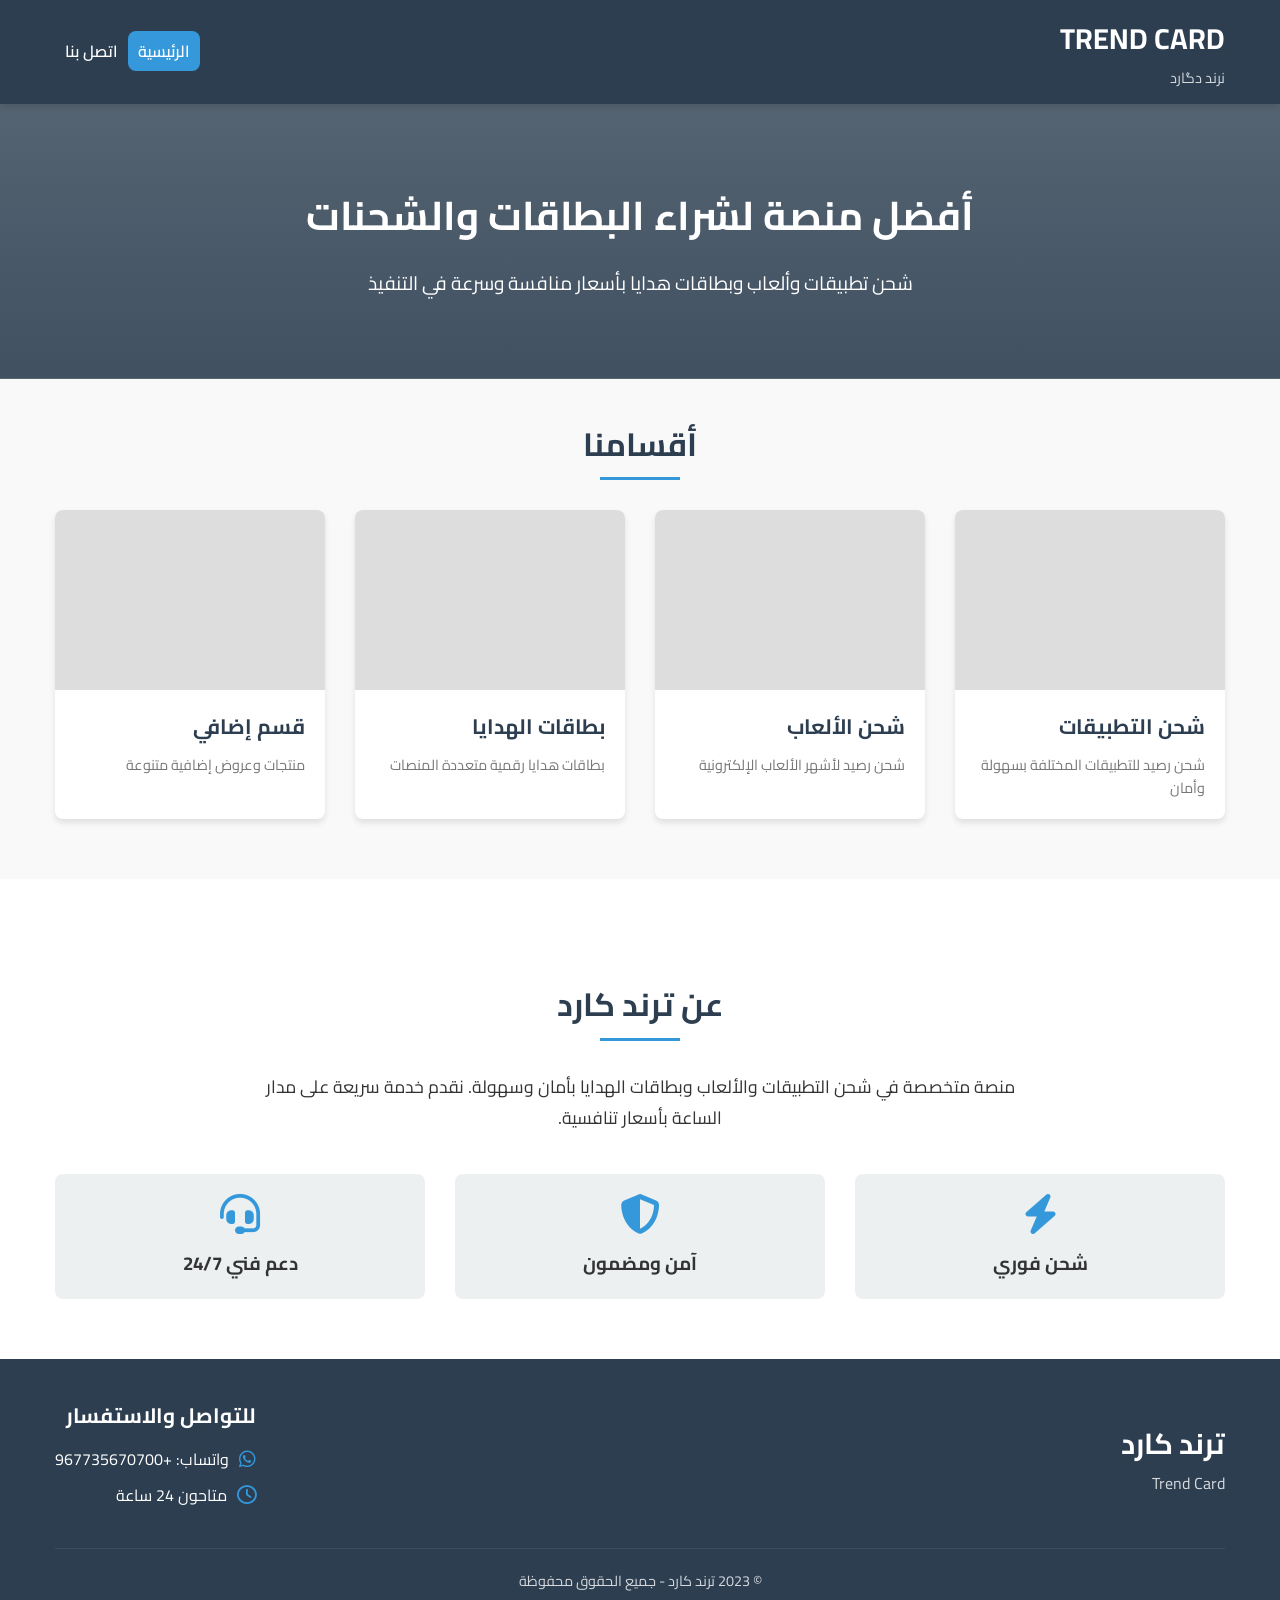
==== section.html @ e5f75c90 "Add files via upload" ====
<!DOCTYPE html>
<html lang="ar" dir="rtl">
<head>
    <meta charset="UTF-8">
    <meta name="viewport" content="width=device-width, initial-scale=1.0">
    <title id="page-title">قسم المنتجات - ترند كارد</title>
    <link rel="stylesheet" href="style.css">
    <link rel="stylesheet" href="https://cdnjs.cloudflare.com/ajax/libs/font-awesome/6.4.0/css/all.min.css">
    <link rel="preconnect" href="https://fonts.googleapis.com">
    <link rel="preconnect" href="https://fonts.gstatic.com" crossorigin>
    <link href="https://fonts.googleapis.com/css2?family=Cairo:wght@300;400;500;600;700&display=swap" rel="stylesheet">
</head>
<body>
    <!-- رأس الصفحة -->
    <header>
        <div class="container">
            <div class="logo">
                <h1><a href="index.html">TREND CARD</a></h1>
                <p>نرند دگارد</p>
            </div>
            <nav>
                <ul>
                    <li><a href="index.html">الرئيسية</a></li>
                    <li><a href="#contact">اتصل بنا</a></li>
                </ul>
            </nav>
            <div class="mobile-menu-btn">
                <i class="fas fa-bars"></i>
            </div>
        </div>
    </header>

    <!-- قسم المنتجات -->
    <main>
        <section class="products-section">
            <div class="container">
                <div class="section-header">
                    <h2 id="section-name">اسم القسم</h2>
                    <p id="section-desc">وصف القسم</p>
                </div>

                <!-- أدوات التحكم -->
                <div class="controls">
                    <div class="search-box">
                        <input type="text" id="search-input" placeholder="ابحث عن منتج...">
                        <button id="search-btn"><i class="fas fa-search"></i></button>
                    </div>
                    <div class="sort-box">
                        <label for="sort-select">ترتيب حسب:</label>
                        <select id="sort-select">
                            <option value="default">الترتيب الافتراضي</option>
                            <option value="number-asc">رقم المنتج (من الأصغر للأكبر)</option>
                            <option value="number-desc">رقم المنتج (من الأكبر للأصغر)</option>
                        </select>
                    </div>
                </div>

                <!-- شبكة المنتجات -->
                <div class="products-grid" id="products-container">
                    <!-- سيتم تعبئة المنتجات بواسطة JavaScript -->
                </div>

                <!-- رسالة عدم العثور على منتجات -->
                <div class="no-results" id="no-results">
                    <p>لم يتم العثور على منتجات تطابق بحثك.</p>
                </div>
            </div>
        </section>

        <!-- وصف يويو (سيظهر فقط لقسم يويو) -->
        <section class="yoyo-description" id="yoyo-description">
            <div class="container">
                <h3>شحن يويو YOYO</h3>
                <p>شحن يويو YOYO بسهولة وأمان مع ترند كارد تطبيق يويو هو منصة ترفيهية للدردشة والتواصل الاجتماعي، ويمكنك الآن شراء وشحن رصيد يويو مباشرة بخطوات بسيطة وسريعة على مدار الساعة.</p>
            </div>
        </section>
    </main>

    <!-- تذييل الصفحة -->
    <footer id="contact">
        <div class="container">
            <div class="footer-content">
                <div class="footer-logo">
                    <h3>ترند كارد</h3>
                    <p>Trend Card</p>
                </div>
                <div class="contact-info">
                    <h4>للتواصل والاستفسار</h4>
                    <p><i class="fab fa-whatsapp"></i> واتساب: +967735670700</p>
                    <p><i class="far fa-clock"></i> متاحون 24 ساعة</p>
                </div>
            </div>
            <div class="copyright">
                <p>© 2023 ترند كارد - جميع الحقوق محفوظة</p>
            </div>
        </div>
    </footer>

    <!-- نافذة المنتج العائمة -->
    <div class="modal-overlay" id="product-modal">
        <div class="modal-content">
            <div class="modal-header">
                <h3 id="modal-title">تفاصيل المنتج</h3>
                <button class="close-modal" id="close-modal">&times;</button>
            </div>
            <div class="modal-body" id="modal-body">
                <!-- سيتم تعبئة المحتوى بواسطة JavaScript -->
            </div>
        </div>
    </div>

    <!-- تحميل البيانات والوظائف -->
    <script src="data.js"></script>
    <script src="script.js"></script>
    <script>
        // تهيئة صفحة القسم
        document.addEventListener('DOMContentLoaded', function() {
            loadSectionPage();
            setupMobileMenu();
        });
    </script>
</body>
</html>
---- style.css ----
/* قاعدة التنسيقات */
:root {
    /* ألوان مستوحاة من الصورة المرفقة */
    --primary-color: #2c3e50;
    --secondary-color: #3498db;
    --accent-color: #e74c3c;
    --light-color: #ecf0f1;
    --dark-color: #2c3e50;
    --text-color: #333;
    --text-light: #777;
    --shadow: 0 4px 6px rgba(0, 0, 0, 0.1);
    --border-radius: 8px;
    --transition: all 0.3s ease;
}

* {
    margin: 0;
    padding: 0;
    box-sizing: border-box;
}

html {
    scroll-behavior: smooth;
}

body {
    font-family: 'Cairo', sans-serif;
    line-height: 1.6;
    color: var(--text-color);
    background-color: #f9f9f9;
    direction: rtl;
}

.container {
    width: 100%;
    max-width: 1200px;
    margin: 0 auto;
    padding: 0 15px;
}

/* رأس الصفحة */
header {
    background-color: var(--primary-color);
    color: white;
    padding: 15px 0;
    box-shadow: var(--shadow);
    position: sticky;
    top: 0;
    z-index: 1000;
}

header .container {
    display: flex;
    justify-content: space-between;
    align-items: center;
}

.logo h1 {
    font-size: 1.8rem;
    margin-bottom: 5px;
}

.logo p {
    font-size: 0.9rem;
    opacity: 0.8;
}

.logo a {
    color: white;
    text-decoration: none;
}

nav ul {
    display: flex;
    list-style: none;
}

nav ul li {
    margin-right: 20px;
}

nav ul li:last-child {
    margin-right: 0;
}

nav ul li a {
    color: white;
    text-decoration: none;
    font-weight: 600;
    padding: 5px 10px;
    border-radius: var(--border-radius);
    transition: var(--transition);
}

nav ul li a:hover,
nav ul li a.active {
    background-color: var(--secondary-color);
}

.mobile-menu-btn {
    display: none;
    font-size: 1.5rem;
    cursor: pointer;
}

/* القسم الرئيسي */
.hero {
    background: linear-gradient(rgba(44, 62, 80, 0.8), rgba(44, 62, 80, 0.9)), url('https://i.ibb.co/rRq8TGwg/image.jpg');
    background-size: cover;
    background-position: center;
    color: white;
    padding: 80px 0;
    text-align: center;
}

.hero-content h2 {
    font-size: 2.5rem;
    margin-bottom: 20px;
}

.hero-content p {
    font-size: 1.2rem;
    max-width: 700px;
    margin: 0 auto;
}

/* أقسام الموقع */
.section-title {
    text-align: center;
    margin: 40px 0;
    font-size: 2rem;
    color: var(--primary-color);
    position: relative;
}

.section-title::after {
    content: '';
    position: absolute;
    bottom: -10px;
    right: 50%;
    transform: translateX(50%);
    width: 80px;
    height: 3px;
    background-color: var(--secondary-color);
}

.sections-grid {
    display: grid;
    grid-template-columns: repeat(auto-fill, minmax(250px, 1fr));
    gap: 30px;
    margin-bottom: 60px;
}

.section-card {
    background-color: white;
    border-radius: var(--border-radius);
    overflow: hidden;
    box-shadow: var(--shadow);
    transition: var(--transition);
    cursor: pointer;
}

.section-card:hover {
    transform: translateY(-10px);
    box-shadow: 0 10px 20px rgba(0, 0, 0, 0.15);
}

.section-img {
    height: 180px;
    width: 100%;
    background-color: #ddd;
    background-image: url('https://i.ibb.co/rRq8TGwg/image.jpg');
    background-size: cover;
    background-position: center;
}

.section-info {
    padding: 20px;
}

.section-info h3 {
    font-size: 1.3rem;
    margin-bottom: 10px;
    color: var(--primary-color);
}

.section-info p {
    color: var(--text-light);
    font-size: 0.9rem;
}

/* قسم عن الشركة */
.about {
    padding: 60px 0;
    background-color: white;
}

.about-content p {
    text-align: center;
    max-width: 800px;
    margin: 0 auto 40px;
    font-size: 1.1rem;
    line-height: 1.8;
}

.features {
    display: flex;
    justify-content: center;
    flex-wrap: wrap;
    gap: 30px;
    margin-top: 40px;
}

.feature {
    text-align: center;
    flex: 1;
    min-width: 200px;
    padding: 20px;
    border-radius: var(--border-radius);
    background-color: var(--light-color);
    transition: var(--transition);
}

.feature:hover {
    background-color: var(--secondary-color);
    color: white;
}

.feature i {
    font-size: 2.5rem;
    margin-bottom: 15px;
    color: var(--secondary-color);
}

.feature:hover i {
    color: white;
}

/* صفحة المنتجات */
.products-section {
    padding: 40px 0;
}

.section-header {
    text-align: center;
    margin-bottom: 40px;
}

.section-header h2 {
    font-size: 2.2rem;
    color: var(--primary-color);
    margin-bottom: 10px;
}

.section-header p {
    color: var(--text-light);
    font-size: 1.1rem;
}

.controls {
    display: flex;
    justify-content: space-between;
    align-items: center;
    flex-wrap: wrap;
    gap: 20px;
    margin-bottom: 30px;
    background-color: white;
    padding: 20px;
    border-radius: var(--border-radius);
    box-shadow: var(--shadow);
}

.search-box {
    display: flex;
    flex: 1;
    min-width: 300px;
}

.search-box input {
    flex: 1;
    padding: 12px 15px;
    border: 1px solid #ddd;
    border-radius: var(--border-radius) 0 0 var(--border-radius);
    font-family: 'Cairo', sans-serif;
    font-size: 1rem;
}

.search-box button {
    background-color: var(--secondary-color);
    color: white;
    border: none;
    padding: 0 20px;
    border-radius: 0 var(--border-radius) var(--border-radius) 0;
    cursor: pointer;
    font-size: 1.2rem;
    transition: var(--transition);
}

.search-box button:hover {
    background-color: var(--primary-color);
}

.sort-box {
    display: flex;
    align-items: center;
    gap: 10px;
}

.sort-box label {
    font-weight: 600;
}

.sort-box select {
    padding: 10px 15px;
    border: 1px solid #ddd;
    border-radius: var(--border-radius);
    font-family: 'Cairo', sans-serif;
    background-color: white;
    cursor: pointer;
}

.products-grid {
    display: grid;
    grid-template-columns: repeat(auto-fill, minmax(280px, 1fr));
    gap: 30px;
    margin-bottom: 60px;
}

.product-card {
    background-color: white;
    border-radius: var(--border-radius);
    overflow: hidden;
    box-shadow: var(--shadow);
    transition: var(--transition);
}

.product-card:hover {
    transform: translateY(-5px);
    box-shadow: 0 10px 15px rgba(0, 0, 0, 0.1);
}

.product-img {
    height: 180px;
    width: 100%;
    background-color: #ddd;
    background-image: url('https://i.ibb.co/rRq8TGwg/image.jpg');
    background-size: cover;
    background-position: center;
}

.product-info {
    padding: 20px;
}

.product-info h3 {
    font-size: 1.3rem;
    margin-bottom: 10px;
    color: var(--primary-color);
}

.product-meta {
    display: flex;
    justify-content: space-between;
    margin-bottom: 15px;
    font-size: 0.9rem;
    color: var(--text-light);
}

.product-price {
    color: var(--accent-color);
    font-weight: 700;
    font-size: 1.2rem;
}

.product-desc {
    color: var(--text-light);
    margin-bottom: 20px;
    font-size: 0.9rem;
    line-height: 1.6;
}

.product-btn {
    display: block;
    width: 100%;
    padding: 12px;
    background-color: var(--secondary-color);
    color: white;
    border: none;
    border-radius: var(--border-radius);
    font-family: 'Cairo', sans-serif;
    font-size: 1rem;
    font-weight: 600;
    cursor: pointer;
    transition: var(--transition);
}

.product-btn:hover {
    background-color: var(--primary-color);
}

.no-results {
    text-align: center;
    padding: 40px;
    background-color: white;
    border-radius: var(--border-radius);
    box-shadow: var(--shadow);
    display: none;
}

.no-results p {
    font-size: 1.2rem;
    color: var(--text-light);
}

/* وصف يويو */
.yoyo-description {
    padding: 40px 0;
    background-color: var(--light-color);
    display: none;
}

.yoyo-description .container {
    max-width: 800px;
}

.yoyo-description h3 {
    font-size: 1.8rem;
    margin-bottom: 20px;
    color: var(--primary-color);
}

.yoyo-description p {
    line-height: 1.8;
    font-size: 1.1rem;
}

/* نافذة عائمة */
.modal-overlay {
    position: fixed;
    top: 0;
    right: 0;
    bottom: 0;
    left: 0;
    background-color: rgba(0, 0, 0, 0.7);
    display: flex;
    justify-content: center;
    align-items: center;
    z-index: 2000;
    padding: 20px;
    display: none;
}

.modal-content {
    background-color: white;
    border-radius: var(--border-radius);
    width: 100%;
    max-width: 500px;
    max-height: 90vh;
    overflow-y: auto;
    box-shadow: 0 10px 30px rgba(0, 0, 0, 0.3);
}

.modal-header {
    display: flex;
    justify-content: space-between;
    align-items: center;
    padding: 20px;
    border-bottom: 1px solid #eee;
    background-color: var(--primary-color);
    color: white;
}

.modal-header h3 {
    font-size: 1.5rem;
}

.close-modal {
    background: none;
    border: none;
    color: white;
    font-size: 2rem;
    cursor: pointer;
    line-height: 1;
}

.modal-body {
    padding: 20px;
}

.product-form {
    display: flex;
    flex-direction: column;
    gap: 20px;
}

.form-group {
    display: flex;
    flex-direction: column;
    gap: 8px;
}

.form-group label {
    font-weight: 600;
    color: var(--primary-color);
}

.form-group input,
.form-group select {
    padding: 12px 15px;
    border: 1px solid #ddd;
    border-radius: var(--border-radius);
    font-family: 'Cairo', sans-serif;
    font-size: 1rem;
}

.form-row {
    display: flex;
    gap: 15px;
}

.form-row .form-group {
    flex: 1;
}

.quantity-controls {
    display: flex;
    align-items: center;
    gap: 10px;
}

.quantity-controls button {
    width: 40px;
    height: 40px;
    border: 1px solid #ddd;
    background-color: white;
    border-radius: var(--border-radius);
    font-size: 1.2rem;
    cursor: pointer;
    display: flex;
    justify-content: center;
    align-items: center;
}

.quantity-controls input {
    flex: 1;
    text-align: center;
}

.price-display {
    background-color: var(--light-color);
    padding: 15px;
    border-radius: var(--border-radius);
    text-align: center;
}

.price-display h4 {
    margin-bottom: 10px;
    color: var(--primary-color);
}

.price-amount {
    font-size: 1.8rem;
    font-weight: 700;
    color: var(--accent-color);
    margin-bottom: 10px;
}

.currency-toggle {
    display: inline-block;
    background-color: var(--secondary-color);
    color: white;
    padding: 5px 15px;
    border-radius: 20px;
    cursor: pointer;
    font-size: 0.9rem;
    transition: var(--transition);
}

.currency-toggle:hover {
    background-color: var(--primary-color);
}

.categories {
    display: flex;
    flex-wrap: wrap;
    gap: 10px;
}

.category-btn {
    padding: 10px 15px;
    background-color: #f1f1f1;
    border: 1px solid #ddd;
    border-radius: var(--border-radius);
    cursor: pointer;
    transition: var(--transition);
}

.category-btn:hover {
    background-color: #e1e1e1;
}

.category-btn.active {
    background-color: var(--secondary-color);
    color: white;
    border-color: var(--secondary-color);
}

.whatsapp-btn {
    display: flex;
    justify-content: center;
    align-items: center;
    gap: 10px;
    padding: 15px;
    background-color: #25D366;
    color: white;
    border: none;
    border-radius: var(--border-radius);
    font-family: 'Cairo', sans-serif;
    font-size: 1.1rem;
    font-weight: 600;
    cursor: pointer;
    transition: var(--transition);
}

.whatsapp-btn:hover {
    background-color: #1da851;
}

.whatsapp-btn i {
    font-size: 1.3rem;
}

/* تذييل الصفحة */
footer {
    background-color: var(--primary-color);
    color: white;
    padding: 40px 0 20px;
}

.footer-content {
    display: flex;
    justify-content: space-between;
    align-items: center;
    flex-wrap: wrap;
    gap: 30px;
    margin-bottom: 30px;
}

.footer-logo h3 {
    font-size: 1.8rem;
    margin-bottom: 5px;
}

.footer-logo p {
    opacity: 0.8;
}

.contact-info h4 {
    font-size: 1.3rem;
    margin-bottom: 15px;
}

.contact-info p {
    margin-bottom: 10px;
    display: flex;
    align-items: center;
    gap: 10px;
}

.contact-info i {
    font-size: 1.2rem;
    color: var(--secondary-color);
}

.copyright {
    text-align: center;
    padding-top: 20px;
    border-top: 1px solid rgba(255, 255, 255, 0.1);
    font-size: 0.9rem;
    opacity: 0.8;
}

/* التجاوب مع الأجهزة المحمولة */
@media (max-width: 768px) {
    .mobile-menu-btn {
        display: block;
    }

    nav ul {
        position: fixed;
        top: 70px;
        right: -100%;
        flex-direction: column;
        background-color: var(--primary-color);
        width: 100%;
        text-align: center;
        padding: 20px 0;
        transition: var(--transition);
        box-shadow: var(--shadow);
    }

    nav ul.active {
        right: 0;
    }

    nav ul li {
        margin-right: 0;
        margin-bottom: 15px;
    }

    .hero-content h2 {
        font-size: 2rem;
    }

    .hero-content p {
        font-size: 1rem;
    }

    .section-title {
        font-size: 1.8rem;
    }

    .controls {
        flex-direction: column;
        align-items: stretch;
    }

    .search-box {
        min-width: 100%;
    }

    .sort-box {
        flex-direction: column;
        align-items: flex-start;
    }

    .footer-content {
        flex-direction: column;
        text-align: center;
    }

    .form-row {
        flex-direction: column;
        gap: 15px;
    }

    .features {
        flex-direction: column;
        align-items: center;
    }

    .feature {
        min-width: 100%;
    }
}
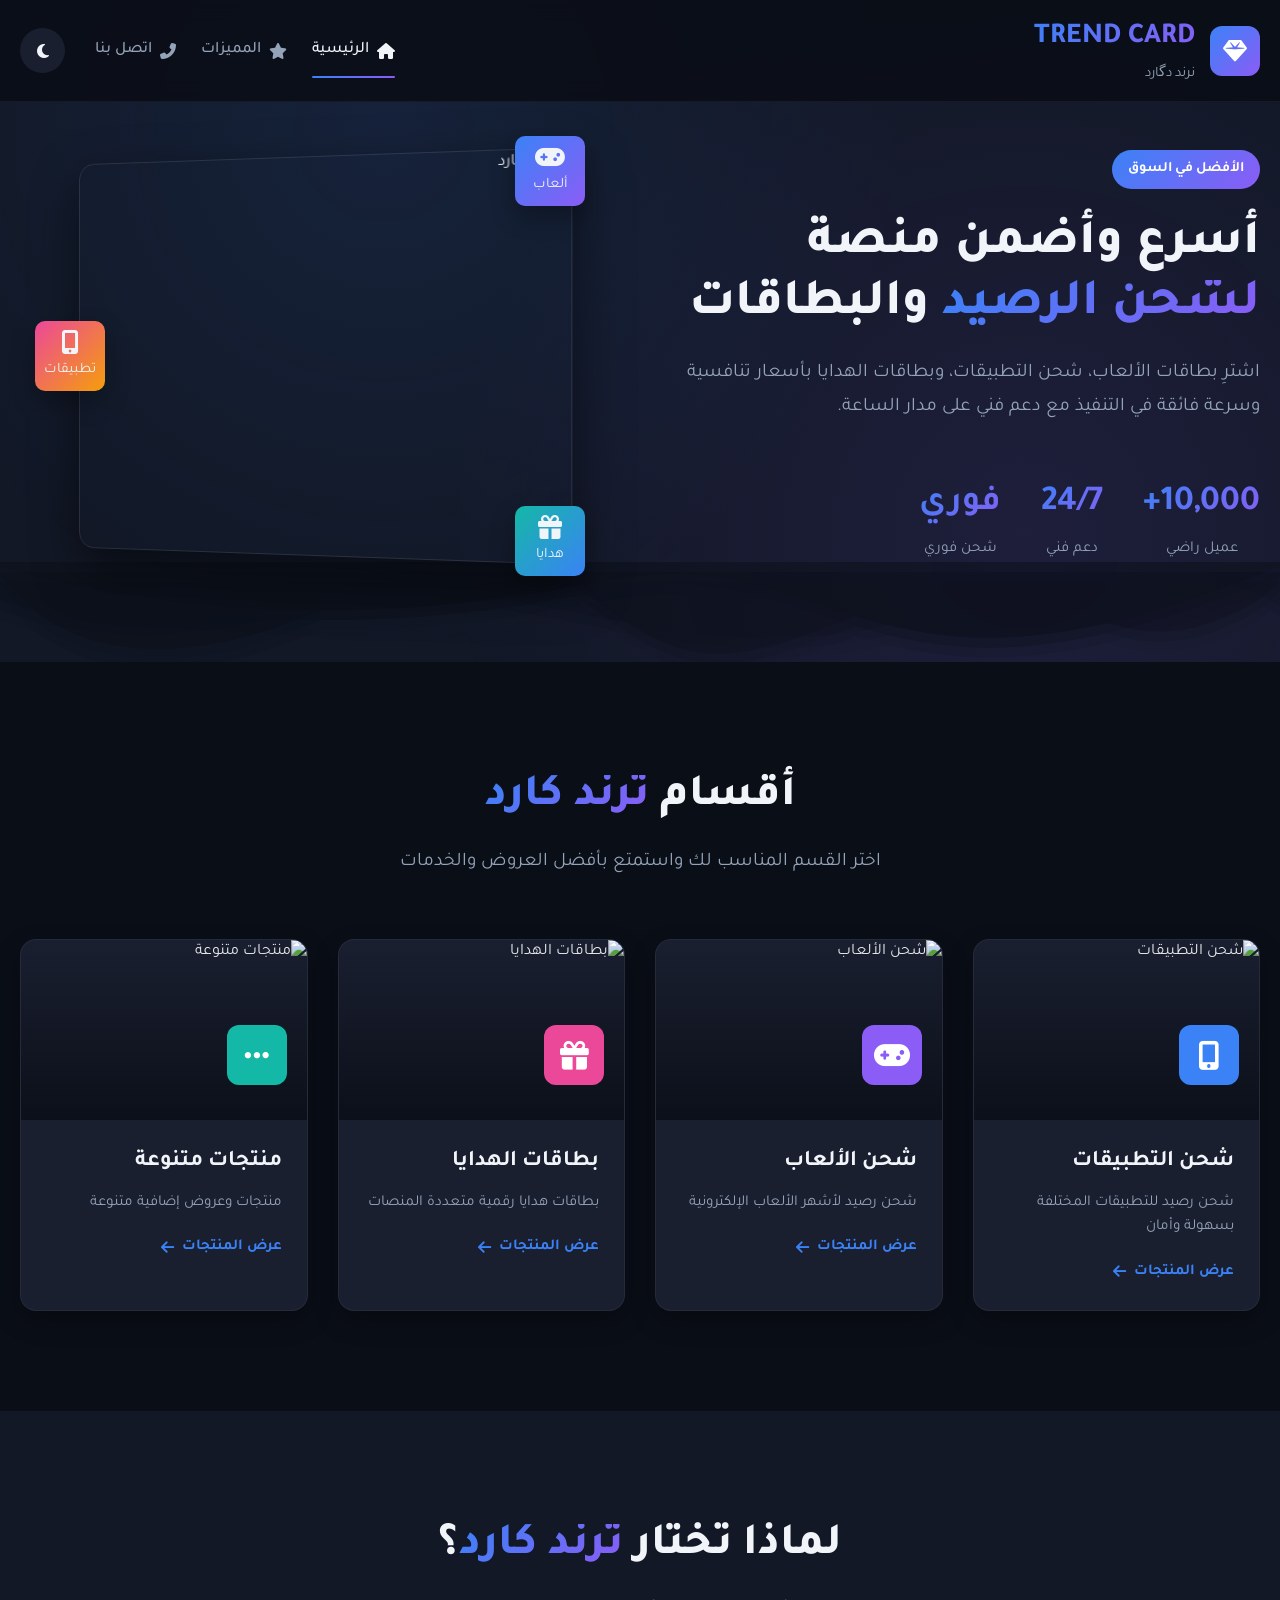
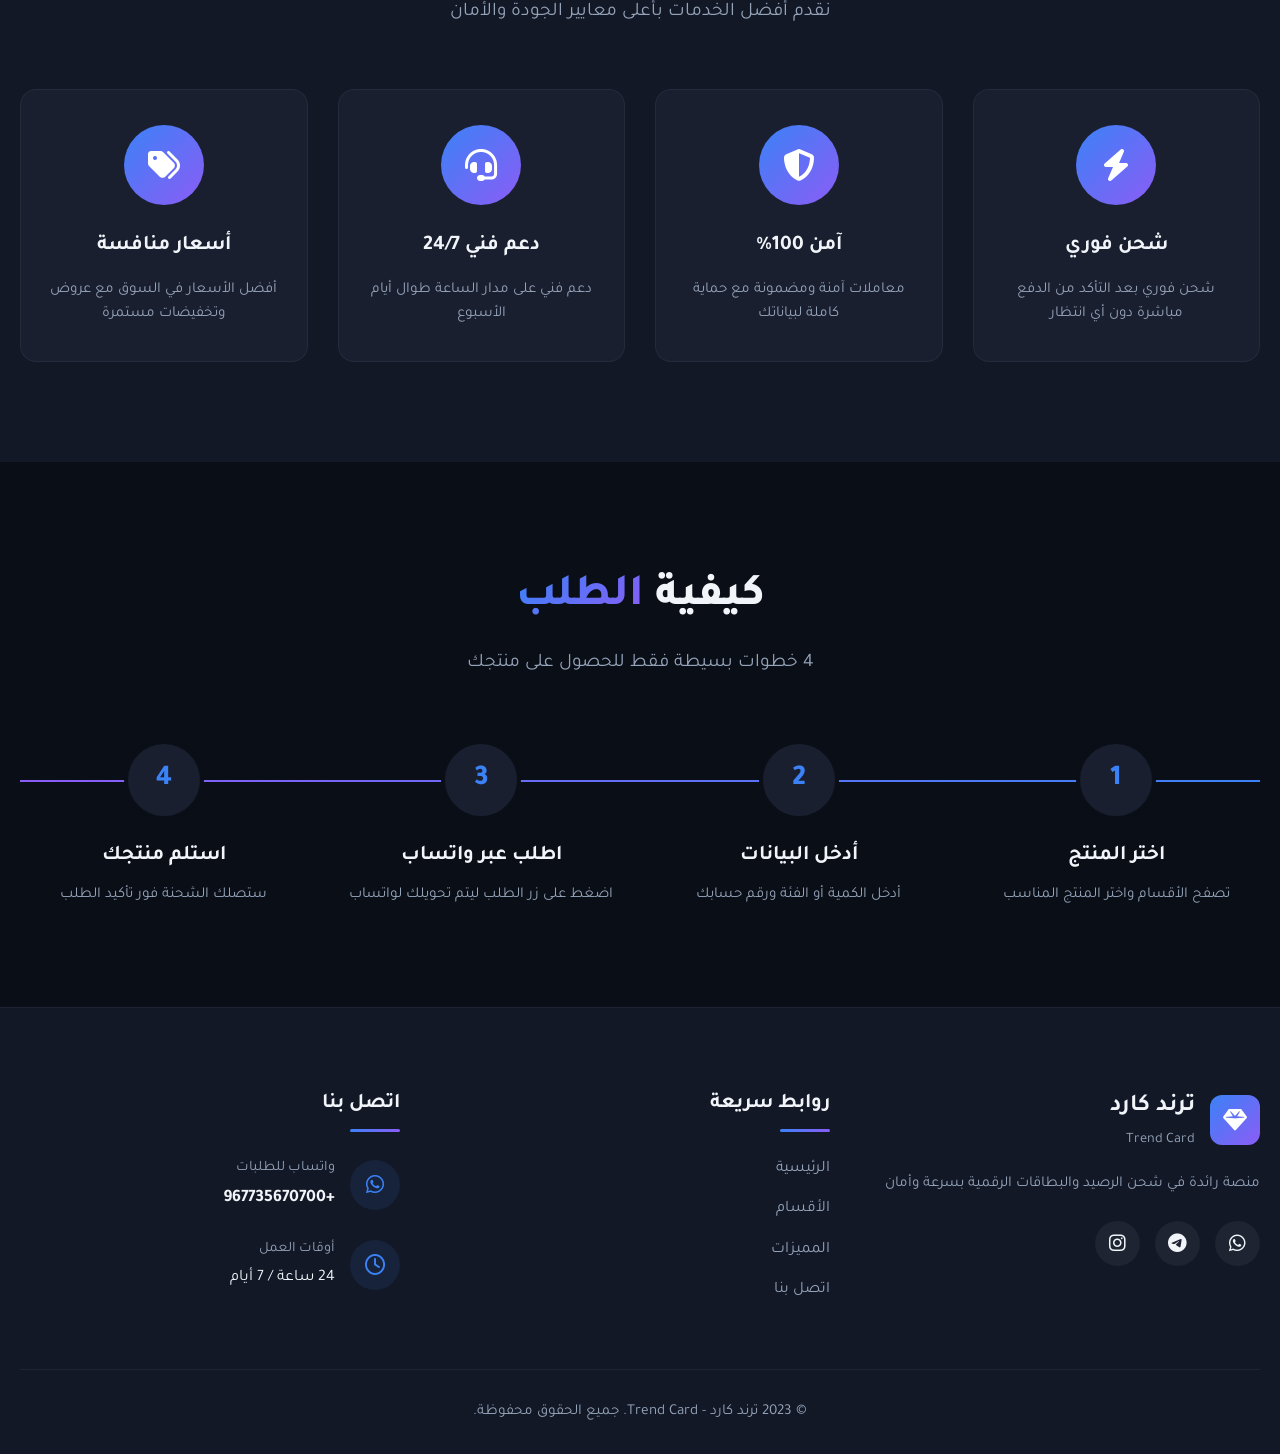
==== commit f4f64797: "Add files via upload" ====
--- a/section.html
+++ b/section.html
@@ -8,106 +8,242 @@
     <link rel="stylesheet" href="https://cdnjs.cloudflare.com/ajax/libs/font-awesome/6.4.0/css/all.min.css">
     <link rel="preconnect" href="https://fonts.googleapis.com">
     <link rel="preconnect" href="https://fonts.gstatic.com" crossorigin>
-    <link href="https://fonts.googleapis.com/css2?family=Cairo:wght@300;400;500;600;700&display=swap" rel="stylesheet">
+    <link href="https://fonts.googleapis.com/css2?family=Tajawal:wght@300;400;500;700;800&display=swap" rel="stylesheet">
+    <link rel="stylesheet" href="https://cdnjs.cloudflare.com/ajax/libs/animate.css/4.1.1/animate.min.css">
 </head>
 <body>
+    <!-- شريط التحميل -->
+    <div class="loading-screen" id="loading-screen">
+        <div class="loader">
+            <div class="loader-circle"></div>
+            <p>جاري التحميل...</p>
+        </div>
+    </div>
+
     <!-- رأس الصفحة -->
-    <header>
+    <header class="header">
         <div class="container">
-            <div class="logo">
-                <h1><a href="index.html">TREND CARD</a></h1>
-                <p>نرند دگارد</p>
-            </div>
-            <nav>
-                <ul>
-                    <li><a href="index.html">الرئيسية</a></li>
-                    <li><a href="#contact">اتصل بنا</a></li>
-                </ul>
-            </nav>
-            <div class="mobile-menu-btn">
-                <i class="fas fa-bars"></i>
+            <div class="header-content">
+                <div class="logo">
+                    <div class="logo-icon">
+                        <i class="fas fa-gem"></i>
+                    </div>
+                    <div class="logo-text">
+                        <h1 class="logo-title"><a href="index.html">TREND CARD</a></h1>
+                        <p class="logo-subtitle">نرند دگارد</p>
+                    </div>
+                </div>
+                
+                <nav class="navbar">
+                    <ul class="nav-menu">
+                        <li class="nav-item"><a href="index.html" class="nav-link"><i class="fas fa-home"></i> الرئيسية</a></li>
+                        <li class="nav-item"><a href="index.html#features" class="nav-link"><i class="fas fa-star"></i> المميزات</a></li>
+                        <li class="nav-item"><a href="#contact" class="nav-link"><i class="fas fa-phone-alt"></i> اتصل بنا</a></li>
+                    </ul>
+                    
+                    <div class="theme-toggle">
+                        <i class="fas fa-moon"></i>
+                    </div>
+                    
+                    <div class="mobile-menu-btn">
+                        <div class="hamburger">
+                            <span></span>
+                            <span></span>
+                            <span></span>
+                        </div>
+                    </div>
+                </nav>
             </div>
         </div>
     </header>
 
     <!-- قسم المنتجات -->
-    <main>
+    <main class="products-page">
+        <!-- عنوان القسم -->
+        <section class="page-header">
+            <div class="container">
+                <div class="page-header-content">
+                    <div class="breadcrumb">
+                        <a href="index.html">الرئيسية</a>
+                        <i class="fas fa-chevron-left"></i>
+                        <span id="breadcrumb-section">القسم</span>
+                    </div>
+                    
+                    <h1 id="section-name" class="page-title">اسم القسم</h1>
+                    <p id="section-desc" class="page-subtitle">وصف القسم</p>
+                </div>
+            </div>
+        </section>
+
+        <!-- أدوات التحكم -->
+        <section class="products-controls">
+            <div class="container">
+                <div class="controls-container">
+                    <div class="search-container">
+                        <div class="search-box">
+                            <input type="text" id="search-input" placeholder="ابحث عن منتج...">
+                            <button id="search-btn">
+                                <i class="fas fa-search"></i>
+                            </button>
+                        </div>
+                    </div>
+                    
+                    <div class="sort-container">
+                        <div class="sort-box">
+                            <label for="sort-select">
+                                <i class="fas fa-sort-amount-down"></i>
+                                ترتيب حسب:
+                            </label>
+                            <select id="sort-select">
+                                <option value="default">الترتيب الافتراضي</option>
+                                <option value="number-asc">رقم المنتج (تصاعدي)</option>
+                                <option value="number-desc">رقم المنتج (تنازلي)</option>
+                                <option value="price-asc">السعر (من الأقل للأعلى)</option>
+                                <option value="price-desc">السعر (من الأعلى للأقل)</option>
+                            </select>
+                        </div>
+                        
+                        <div class="view-toggle">
+                            <button class="view-btn active" data-view="grid">
+                                <i class="fas fa-th"></i>
+                            </button>
+                            <button class="view-btn" data-view="list">
+                                <i class="fas fa-list"></i>
+                            </button>
+                        </div>
+                    </div>
+                </div>
+            </div>
+        </section>
+
+        <!-- شبكة المنتجات -->
         <section class="products-section">
             <div class="container">
-                <div class="section-header">
-                    <h2 id="section-name">اسم القسم</h2>
-                    <p id="section-desc">وصف القسم</p>
-                </div>
-
-                <!-- أدوات التحكم -->
-                <div class="controls">
-                    <div class="search-box">
-                        <input type="text" id="search-input" placeholder="ابحث عن منتج...">
-                        <button id="search-btn"><i class="fas fa-search"></i></button>
-                    </div>
-                    <div class="sort-box">
-                        <label for="sort-select">ترتيب حسب:</label>
-                        <select id="sort-select">
-                            <option value="default">الترتيب الافتراضي</option>
-                            <option value="number-asc">رقم المنتج (من الأصغر للأكبر)</option>
-                            <option value="number-desc">رقم المنتج (من الأكبر للأصغر)</option>
-                        </select>
-                    </div>
-                </div>
-
-                <!-- شبكة المنتجات -->
-                <div class="products-grid" id="products-container">
+                <div class="products-container" id="products-container">
                     <!-- سيتم تعبئة المنتجات بواسطة JavaScript -->
                 </div>
-
+                
                 <!-- رسالة عدم العثور على منتجات -->
                 <div class="no-results" id="no-results">
-                    <p>لم يتم العثور على منتجات تطابق بحثك.</p>
+                    <div class="no-results-icon">
+                        <i class="fas fa-search"></i>
+                    </div>
+                    <h3>لم يتم العثور على منتجات</h3>
+                    <p>لم نتمكن من العثور على منتجات تطابق بحثك. حاول البحث باستخدام مصطلحات أخرى.</p>
                 </div>
             </div>
         </section>
 
         <!-- وصف يويو (سيظهر فقط لقسم يويو) -->
-        <section class="yoyo-description" id="yoyo-description">
-            <div class="container">
-                <h3>شحن يويو YOYO</h3>
-                <p>شحن يويو YOYO بسهولة وأمان مع ترند كارد تطبيق يويو هو منصة ترفيهية للدردشة والتواصل الاجتماعي، ويمكنك الآن شراء وشحن رصيد يويو مباشرة بخطوات بسيطة وسريعة على مدار الساعة.</p>
+        <section class="product-description" id="yoyo-description">
+            <div class="container">
+                <div class="description-card">
+                    <div class="description-header">
+                        <h3><i class="fas fa-info-circle"></i> شحن يويو YOYO</h3>
+                    </div>
+                    <div class="description-content">
+                        <p>شحن يويو YOYO بسهولة وأمان مع ترند كارد تطبيق يويو هو منصة ترفيهية للدردشة والتواصل الاجتماعي، ويمكنك الآن شراء وشحن رصيد يويو مباشرة بخطوات بسيطة وسريعة على مدار الساعة.</p>
+                        
+                        <div class="description-features">
+                            <div class="feature">
+                                <i class="fas fa-check-circle"></i>
+                                <span>شحن فوري بعد التأكيد</span>
+                            </div>
+                            <div class="feature">
+                                <i class="fas fa-check-circle"></i>
+                                <span>أسعار تنافسية في السوق</span>
+                            </div>
+                            <div class="feature">
+                                <i class="fas fa-check-circle"></i>
+                                <span>دعم فني متخصص</span>
+                            </div>
+                        </div>
+                    </div>
+                </div>
             </div>
         </section>
     </main>
 
     <!-- تذييل الصفحة -->
-    <footer id="contact">
+    <footer class="footer" id="contact">
         <div class="container">
             <div class="footer-content">
-                <div class="footer-logo">
-                    <h3>ترند كارد</h3>
-                    <p>Trend Card</p>
-                </div>
-                <div class="contact-info">
-                    <h4>للتواصل والاستفسار</h4>
-                    <p><i class="fab fa-whatsapp"></i> واتساب: +967735670700</p>
-                    <p><i class="far fa-clock"></i> متاحون 24 ساعة</p>
-                </div>
-            </div>
-            <div class="copyright">
-                <p>© 2023 ترند كارد - جميع الحقوق محفوظة</p>
+                <div class="footer-section">
+                    <div class="footer-logo">
+                        <div class="logo-icon">
+                            <i class="fas fa-gem"></i>
+                        </div>
+                        <div class="footer-logo-text">
+                            <h3>ترند كارد</h3>
+                            <p>Trend Card</p>
+                        </div>
+                    </div>
+                    <p class="footer-description">منصة رائدة في شحن الرصيد والبطاقات الرقمية بسرعة وأمان</p>
+                    
+                    <div class="social-links">
+                        <a href="#" class="social-link"><i class="fab fa-whatsapp"></i></a>
+                        <a href="#" class="social-link"><i class="fab fa-telegram"></i></a>
+                        <a href="#" class="social-link"><i class="fab fa-instagram"></i></a>
+                    </div>
+                </div>
+                
+                <div class="footer-section">
+                    <h4 class="footer-title">روابط سريعة</h4>
+                    <ul class="footer-links">
+                        <li><a href="index.html">الرئيسية</a></li>
+                        <li><a href="index.html#sections">الأقسام</a></li>
+                        <li><a href="index.html#features">المميزات</a></li>
+                        <li><a href="#contact">اتصل بنا</a></li>
+                    </ul>
+                </div>
+                
+                <div class="footer-section">
+                    <h4 class="footer-title">اتصل بنا</h4>
+                    <div class="contact-info">
+                        <div class="contact-item">
+                            <i class="fab fa-whatsapp"></i>
+                            <div>
+                                <p>واتساب للطلبات</p>
+                                <a href="https://wa.me/967735670700" class="contact-link">+967735670700</a>
+                            </div>
+                        </div>
+                        
+                        <div class="contact-item">
+                            <i class="far fa-clock"></i>
+                            <div>
+                                <p>أوقات العمل</p>
+                                <span>24 ساعة / 7 أيام</span>
+                            </div>
+                        </div>
+                    </div>
+                </div>
+            </div>
+            
+            <div class="footer-bottom">
+                <p class="copyright">© 2023 ترند كارد - Trend Card. جميع الحقوق محفوظة.</p>
             </div>
         </div>
     </footer>
 
     <!-- نافذة المنتج العائمة -->
     <div class="modal-overlay" id="product-modal">
-        <div class="modal-content">
+        <div class="modal-container">
             <div class="modal-header">
                 <h3 id="modal-title">تفاصيل المنتج</h3>
-                <button class="close-modal" id="close-modal">&times;</button>
+                <button class="close-modal" id="close-modal">
+                    <i class="fas fa-times"></i>
+                </button>
             </div>
             <div class="modal-body" id="modal-body">
                 <!-- سيتم تعبئة المحتوى بواسطة JavaScript -->
             </div>
         </div>
     </div>
+
+    <!-- زر العودة للأعلى -->
+    <button class="scroll-top" id="scroll-top">
+        <i class="fas fa-arrow-up"></i>
+    </button>
 
     <!-- تحميل البيانات والوظائف -->
     <script src="data.js"></script>
@@ -115,8 +251,17 @@
     <script>
         // تهيئة صفحة القسم
         document.addEventListener('DOMContentLoaded', function() {
+            // إخفاء شاشة التحميل بعد 1 ثانية
+            setTimeout(() => {
+                document.getElementById('loading-screen').style.display = 'none';
+            }, 1000);
+            
             loadSectionPage();
             setupMobileMenu();
+            setupScrollTop();
+            setupThemeToggle();
+            setupViewToggle();
+            setupAnimations();
         });
     </script>
 </body>
--- a/style.css
+++ b/style.css
@@ -1,16 +1,32 @@
-/* قاعدة التنسيقات */
+/* === قاعدة التنسيقات === */
 :root {
-    /* ألوان مستوحاة من الصورة المرفقة */
-    --primary-color: #2c3e50;
-    --secondary-color: #3498db;
-    --accent-color: #e74c3c;
-    --light-color: #ecf0f1;
-    --dark-color: #2c3e50;
-    --text-color: #333;
-    --text-light: #777;
-    --shadow: 0 4px 6px rgba(0, 0, 0, 0.1);
-    --border-radius: 8px;
-    --transition: all 0.3s ease;
+    /* ألوان داكنة مستوحاة من الصورة */
+    --primary-dark: #0a0e17;
+    --secondary-dark: #121826;
+    --card-dark: #1a1f30;
+    --card-hover: #22273f;
+    
+    /* ألوان مميزة */
+    --accent-blue: #3b82f6;
+    --accent-purple: #8b5cf6;
+    --accent-pink: #ec4899;
+    --accent-teal: #14b8a6;
+    --accent-yellow: #f59e0b;
+    
+    /* ألوان النص */
+    --text-primary: #f1f5f9;
+    --text-secondary: #94a3b8;
+    --text-muted: #64748b;
+    
+    /* تأثيرات */
+    --shadow: 0 10px 25px rgba(0, 0, 0, 0.3);
+    --shadow-lg: 0 15px 35px rgba(0, 0, 0, 0.4);
+    --shadow-xl: 0 20px 50px rgba(0, 0, 0, 0.5);
+    --border-radius: 16px;
+    --border-radius-sm: 10px;
+    --transition: all 0.3s cubic-bezier(0.4, 0, 0.2, 1);
+    --gradient-primary: linear-gradient(135deg, var(--accent-blue), var(--accent-purple));
+    --gradient-secondary: linear-gradient(135deg, var(--accent-pink), var(--accent-yellow));
 }
 
 * {
@@ -21,735 +37,1647 @@
 
 html {
     scroll-behavior: smooth;
+    scroll-padding-top: 80px;
 }
 
 body {
-    font-family: 'Cairo', sans-serif;
+    font-family: 'Tajawal', sans-serif;
     line-height: 1.6;
-    color: var(--text-color);
-    background-color: #f9f9f9;
+    color: var(--text-primary);
+    background-color: var(--primary-dark);
     direction: rtl;
+    overflow-x: hidden;
 }
 
 .container {
     width: 100%;
-    max-width: 1200px;
+    max-width: 1280px;
     margin: 0 auto;
-    padding: 0 15px;
-}
-
-/* رأس الصفحة */
-header {
-    background-color: var(--primary-color);
+    padding: 0 20px;
+}
+
+/* === شريط التحميل === */
+.loading-screen {
+    position: fixed;
+    top: 0;
+    left: 0;
+    width: 100%;
+    height: 100%;
+    background: var(--primary-dark);
+    display: flex;
+    justify-content: center;
+    align-items: center;
+    z-index: 9999;
+    transition: opacity 0.5s ease;
+}
+
+.loader {
+    text-align: center;
+}
+
+.loader-circle {
+    width: 80px;
+    height: 80px;
+    border: 4px solid rgba(59, 130, 246, 0.2);
+    border-top-color: var(--accent-blue);
+    border-radius: 50%;
+    margin: 0 auto 20px;
+    animation: spin 1s linear infinite;
+}
+
+.loader p {
+    color: var(--text-secondary);
+    font-size: 1.2rem;
+    font-weight: 500;
+}
+
+@keyframes spin {
+    0% { transform: rotate(0deg); }
+    100% { transform: rotate(360deg); }
+}
+
+/* === رأس الصفحة === */
+.header {
+    position: fixed;
+    top: 0;
+    right: 0;
+    left: 0;
+    background-color: rgba(10, 14, 23, 0.9);
+    backdrop-filter: blur(10px);
+    border-bottom: 1px solid rgba(255, 255, 255, 0.05);
+    z-index: 1000;
+    transition: var(--transition);
+}
+
+.header.scrolled {
+    padding: 10px 0;
+    box-shadow: var(--shadow);
+}
+
+.header-content {
+    display: flex;
+    justify-content: space-between;
+    align-items: center;
+    padding: 15px 0;
+}
+
+.logo {
+    display: flex;
+    align-items: center;
+    gap: 15px;
+}
+
+.logo-icon {
+    width: 50px;
+    height: 50px;
+    background: var(--gradient-primary);
+    border-radius: 12px;
+    display: flex;
+    align-items: center;
+    justify-content: center;
+    font-size: 1.5rem;
     color: white;
-    padding: 15px 0;
+}
+
+.logo-text {
+    display: flex;
+    flex-direction: column;
+}
+
+.logo-title {
+    font-size: 1.8rem;
+    font-weight: 800;
+    background: var(--gradient-primary);
+    -webkit-background-clip: text;
+    -webkit-text-fill-color: transparent;
+    margin-bottom: 2px;
+}
+
+.logo-subtitle {
+    font-size: 0.9rem;
+    color: var(--text-secondary);
+}
+
+.navbar {
+    display: flex;
+    align-items: center;
+    gap: 30px;
+}
+
+.nav-menu {
+    display: flex;
+    list-style: none;
+    gap: 25px;
+}
+
+.nav-item {
+    position: relative;
+}
+
+.nav-link {
+    color: var(--text-secondary);
+    text-decoration: none;
+    font-weight: 500;
+    padding: 10px 0;
+    transition: var(--transition);
+    display: flex;
+    align-items: center;
+    gap: 8px;
+}
+
+.nav-link:hover,
+.nav-link.active {
+    color: var(--text-primary);
+}
+
+.nav-link.active::after {
+    content: '';
+    position: absolute;
+    bottom: -5px;
+    right: 0;
+    width: 100%;
+    height: 2px;
+    background: var(--gradient-primary);
+    border-radius: 2px;
+}
+
+.theme-toggle {
+    width: 45px;
+    height: 45px;
+    background: var(--card-dark);
+    border-radius: 50%;
+    display: flex;
+    align-items: center;
+    justify-content: center;
+    cursor: pointer;
+    transition: var(--transition);
+}
+
+.theme-toggle:hover {
+    background: var(--card-hover);
+    transform: rotate(30deg);
+}
+
+.mobile-menu-btn {
+    display: none;
+}
+
+.hamburger {
+    width: 30px;
+    height: 20px;
+    display: flex;
+    flex-direction: column;
+    justify-content: space-between;
+    cursor: pointer;
+}
+
+.hamburger span {
+    display: block;
+    height: 3px;
+    background: var(--text-primary);
+    border-radius: 3px;
+    transition: var(--transition);
+}
+
+/* === القسم البطولي === */
+.hero {
+    position: relative;
+    padding: 150px 0 100px;
+    overflow: hidden;
+    background: var(--secondary-dark);
+}
+
+.hero::before {
+    content: '';
+    position: absolute;
+    top: 0;
+    right: 0;
+    width: 100%;
+    height: 100%;
+    background: radial-gradient(circle at 30% 20%, rgba(59, 130, 246, 0.1) 0%, transparent 50%),
+                radial-gradient(circle at 80% 80%, rgba(139, 92, 246, 0.1) 0%, transparent 50%);
+    z-index: 1;
+}
+
+.hero-content {
+    position: relative;
+    z-index: 2;
+    display: grid;
+    grid-template-columns: 1fr 1fr;
+    gap: 60px;
+    align-items: center;
+}
+
+.hero-text {
+    max-width: 600px;
+}
+
+.badge {
+    display: inline-block;
+    background: var(--gradient-primary);
+    color: white;
+    padding: 8px 16px;
+    border-radius: 50px;
+    font-size: 0.9rem;
+    font-weight: 600;
+    margin-bottom: 25px;
+}
+
+.hero-title {
+    font-size: 3.2rem;
+    font-weight: 800;
+    line-height: 1.2;
+    margin-bottom: 20px;
+}
+
+.highlight {
+    background: var(--gradient-primary);
+    -webkit-background-clip: text;
+    -webkit-text-fill-color: transparent;
+}
+
+.hero-description {
+    font-size: 1.2rem;
+    color: var(--text-secondary);
+    margin-bottom: 40px;
+    line-height: 1.8;
+}
+
+.hero-stats {
+    display: flex;
+    gap: 40px;
+    margin-top: 50px;
+}
+
+.stat {
+    text-align: center;
+}
+
+.stat-number {
+    font-size: 2.2rem;
+    font-weight: 700;
+    background: var(--gradient-primary);
+    -webkit-background-clip: text;
+    -webkit-text-fill-color: transparent;
+    margin-bottom: 5px;
+}
+
+.stat-text {
+    color: var(--text-secondary);
+    font-size: 0.95rem;
+}
+
+.hero-image {
+    position: relative;
+}
+
+.image-container {
+    position: relative;
+    width: 100%;
+    max-width: 500px;
+    margin: 0 auto;
+}
+
+.main-image {
+    position: relative;
+    z-index: 2;
+}
+
+.image-frame {
+    width: 100%;
+    height: 400px;
+    border-radius: var(--border-radius);
+    overflow: hidden;
+    box-shadow: var(--shadow-xl);
+    border: 1px solid rgba(255, 255, 255, 0.1);
+    transform: perspective(1000px) rotateY(-10deg);
+    transition: var(--transition);
+}
+
+.image-frame:hover {
+    transform: perspective(1000px) rotateY(0deg);
+}
+
+.hero-img {
+    width: 100%;
+    height: 100%;
+    object-fit: cover;
+}
+
+.floating-card {
+    position: absolute;
+    width: 70px;
+    height: 70px;
+    background: var(--card-dark);
+    border-radius: var(--border-radius-sm);
+    display: flex;
+    flex-direction: column;
+    align-items: center;
+    justify-content: center;
+    gap: 5px;
+    color: var(--text-primary);
+    font-size: 0.9rem;
     box-shadow: var(--shadow);
-    position: sticky;
+    z-index: 3;
+    animation: float 3s ease-in-out infinite;
+}
+
+.floating-card i {
+    font-size: 1.5rem;
+}
+
+.card-1 {
+    top: -20px;
+    right: -20px;
+    background: var(--gradient-primary);
+    animation-delay: 0s;
+}
+
+.card-2 {
+    top: 50%;
+    left: -30px;
+    transform: translateY(-50%);
+    background: var(--gradient-secondary);
+    animation-delay: 0.5s;
+}
+
+.card-3 {
+    bottom: -20px;
+    right: -20px;
+    background: linear-gradient(135deg, var(--accent-teal), var(--accent-blue));
+    animation-delay: 1s;
+}
+
+@keyframes float {
+    0%, 100% { transform: translateY(0); }
+    50% { transform: translateY(-15px); }
+}
+
+.wave {
+    position: absolute;
+    bottom: 0;
+    left: 0;
+    width: 100%;
+    height: 100px;
+    background: url('data:image/svg+xml;utf8,<svg xmlns="http://www.w3.org/2000/svg" viewBox="0 0 1200 120" preserveAspectRatio="none"><path d="M0,0V46.29c47.79,22.2,103.59,32.17,158,28,70.36-5.37,136.33-33.31,206.8-37.5C438.64,32.43,512.34,53.67,583,72.05c69.27,18,138.3,24.88,209.4,13.08,36.15-6,69.85-17.84,104.45-29.34C989.49,25,1113-14.29,1200,52.47V0Z" opacity=".25" fill="%230a0e17"/><path d="M0,0V15.81C13,36.92,27.64,56.86,47.69,72.05,99.41,111.27,165,111,224.58,91.58c31.15-10.15,60.09-26.07,89.67-39.8,40.92-19,84.73-46,130.83-49.67,36.26-2.85,70.9,9.42,98.6,31.56,31.77,25.39,62.32,62,103.63,73,40.44,10.79,81.35-6.69,119.13-24.28s75.16-39,116.92-43.05c59.73-5.85,113.28,22.88,168.9,38.84,30.2,8.66,59,6.17,87.09-7.5,22.43-10.89,48-26.93,60.65-49.24V0Z" opacity=".5" fill="%230a0e17"/><path d="M0,0V5.63C149.93,59,314.09,71.32,475.83,42.57c43-7.64,84.23-20.12,127.61-26.46,59-8.63,112.48,12.24,165.56,35.4C827.93,77.22,886,95.24,951.2,90c86.53-7,172.46-45.71,248.8-84.81V0Z" fill="%230a0e17"/></svg>');
+    background-size: cover;
+    background-repeat: no-repeat;
+    z-index: 1;
+}
+
+.wave-1 {
+    opacity: 0.5;
+    bottom: 0;
+}
+
+.wave-2 {
+    opacity: 0.3;
+    bottom: -10px;
+}
+
+.wave-3 {
+    opacity: 0.1;
+    bottom: -20px;
+}
+
+/* === أقسام الموقع === */
+.sections {
+    padding: 100px 0;
+    background: var(--primary-dark);
+}
+
+.section-header {
+    text-align: center;
+    margin-bottom: 60px;
+}
+
+.section-title {
+    font-size: 2.8rem;
+    font-weight: 800;
+    margin-bottom: 15px;
+}
+
+.section-subtitle {
+    font-size: 1.2rem;
+    color: var(--text-secondary);
+    max-width: 600px;
+    margin: 0 auto;
+}
+
+.sections-grid {
+    display: grid;
+    grid-template-columns: repeat(auto-fill, minmax(280px, 1fr));
+    gap: 30px;
+}
+
+.section-card {
+    background: var(--card-dark);
+    border-radius: var(--border-radius);
+    overflow: hidden;
+    box-shadow: var(--shadow);
+    transition: var(--transition);
+    border: 1px solid rgba(255, 255, 255, 0.05);
+    cursor: pointer;
+}
+
+.section-card:hover {
+    transform: translateY(-10px);
+    box-shadow: var(--shadow-xl);
+    border-color: rgba(59, 130, 246, 0.3);
+}
+
+.section-card-header {
+    height: 180px;
+    position: relative;
+    overflow: hidden;
+}
+
+.section-card-img {
+    width: 100%;
+    height: 100%;
+    object-fit: cover;
+    transition: transform 0.5s ease;
+}
+
+.section-card:hover .section-card-img {
+    transform: scale(1.1);
+}
+
+.section-card-overlay {
+    position: absolute;
     top: 0;
-    z-index: 1000;
-}
-
-header .container {
-    display: flex;
-    justify-content: space-between;
-    align-items: center;
-}
-
-.logo h1 {
+    right: 0;
+    width: 100%;
+    height: 100%;
+    background: linear-gradient(to top, rgba(10, 14, 23, 0.9), transparent);
+    display: flex;
+    align-items: flex-end;
+    padding: 20px;
+}
+
+.section-card-icon {
+    width: 60px;
+    height: 60px;
+    background: rgba(255, 255, 255, 0.1);
+    backdrop-filter: blur(10px);
+    border-radius: 12px;
+    display: flex;
+    align-items: center;
+    justify-content: center;
     font-size: 1.8rem;
-    margin-bottom: 5px;
-}
-
-.logo p {
-    font-size: 0.9rem;
-    opacity: 0.8;
-}
-
-.logo a {
     color: white;
-    text-decoration: none;
-}
-
-nav ul {
-    display: flex;
-    list-style: none;
-}
-
-nav ul li {
-    margin-right: 20px;
-}
-
-nav ul li:last-child {
-    margin-right: 0;
-}
-
-nav ul li a {
-    color: white;
+    margin-bottom: 15px;
+}
+
+.section-card-content {
+    padding: 25px;
+}
+
+.section-card-title {
+    font-size: 1.4rem;
+    font-weight: 700;
+    margin-bottom: 10px;
+}
+
+.section-card-desc {
+    color: var(--text-secondary);
+    font-size: 0.95rem;
+    margin-bottom: 20px;
+    line-height: 1.6;
+}
+
+.section-card-btn {
+    display: inline-flex;
+    align-items: center;
+    gap: 8px;
+    color: var(--accent-blue);
     text-decoration: none;
     font-weight: 600;
-    padding: 5px 10px;
-    border-radius: var(--border-radius);
-    transition: var(--transition);
-}
-
-nav ul li a:hover,
-nav ul li a.active {
-    background-color: var(--secondary-color);
-}
-
-.mobile-menu-btn {
-    display: none;
-    font-size: 1.5rem;
-    cursor: pointer;
-}
-
-/* القسم الرئيسي */
-.hero {
-    background: linear-gradient(rgba(44, 62, 80, 0.8), rgba(44, 62, 80, 0.9)), url('https://i.ibb.co/rRq8TGwg/image.jpg');
-    background-size: cover;
-    background-position: center;
-    color: white;
-    padding: 80px 0;
-    text-align: center;
-}
-
-.hero-content h2 {
-    font-size: 2.5rem;
-    margin-bottom: 20px;
-}
-
-.hero-content p {
-    font-size: 1.2rem;
-    max-width: 700px;
-    margin: 0 auto;
-}
-
-/* أقسام الموقع */
-.section-title {
-    text-align: center;
-    margin: 40px 0;
-    font-size: 2rem;
-    color: var(--primary-color);
-    position: relative;
-}
-
-.section-title::after {
-    content: '';
-    position: absolute;
-    bottom: -10px;
-    right: 50%;
-    transform: translateX(50%);
-    width: 80px;
-    height: 3px;
-    background-color: var(--secondary-color);
-}
-
-.sections-grid {
+    font-size: 0.95rem;
+    transition: var(--transition);
+}
+
+.section-card-btn:hover {
+    gap: 12px;
+    color: var(--accent-purple);
+}
+
+/* === المميزات === */
+.features {
+    padding: 100px 0;
+    background: var(--secondary-dark);
+}
+
+.features-grid {
     display: grid;
     grid-template-columns: repeat(auto-fill, minmax(250px, 1fr));
     gap: 30px;
-    margin-bottom: 60px;
-}
-
-.section-card {
-    background-color: white;
+}
+
+.feature-card {
+    background: var(--card-dark);
+    border-radius: var(--border-radius);
+    padding: 35px 25px;
+    text-align: center;
+    transition: var(--transition);
+    border: 1px solid rgba(255, 255, 255, 0.05);
+}
+
+.feature-card:hover {
+    transform: translateY(-10px);
+    box-shadow: var(--shadow-lg);
+    border-color: rgba(59, 130, 246, 0.3);
+}
+
+.feature-icon {
+    width: 80px;
+    height: 80px;
+    background: var(--gradient-primary);
+    border-radius: 50%;
+    display: flex;
+    align-items: center;
+    justify-content: center;
+    margin: 0 auto 25px;
+    font-size: 2rem;
+    color: white;
+}
+
+.feature-title {
+    font-size: 1.3rem;
+    font-weight: 700;
+    margin-bottom: 15px;
+}
+
+.feature-description {
+    color: var(--text-secondary);
+    font-size: 0.95rem;
+    line-height: 1.6;
+}
+
+/* === كيفية الطلب === */
+.how-to-order {
+    padding: 100px 0;
+    background: var(--primary-dark);
+}
+
+.steps {
+    display: grid;
+    grid-template-columns: repeat(auto-fit, minmax(220px, 1fr));
+    gap: 30px;
+    position: relative;
+}
+
+.steps::before {
+    content: '';
+    position: absolute;
+    top: 40px;
+    right: 0;
+    left: 0;
+    height: 2px;
+    background: linear-gradient(to left, var(--accent-blue), var(--accent-purple));
+    z-index: 1;
+}
+
+.step {
+    position: relative;
+    z-index: 2;
+    text-align: center;
+}
+
+.step-number {
+    width: 80px;
+    height: 80px;
+    background: var(--card-dark);
+    border: 4px solid var(--primary-dark);
+    border-radius: 50%;
+    display: flex;
+    align-items: center;
+    justify-content: center;
+    font-size: 1.8rem;
+    font-weight: 800;
+    color: var(--accent-blue);
+    margin: 0 auto 20px;
+    transition: var(--transition);
+}
+
+.step:hover .step-number {
+    background: var(--gradient-primary);
+    color: white;
+    transform: scale(1.1);
+}
+
+.step-content h3 {
+    font-size: 1.3rem;
+    font-weight: 700;
+    margin-bottom: 10px;
+}
+
+.step-content p {
+    color: var(--text-secondary);
+    font-size: 0.95rem;
+}
+
+/* === صفحة المنتجات === */
+.products-page {
+    padding-top: 120px;
+}
+
+.page-header {
+    padding: 60px 0;
+    background: var(--secondary-dark);
+    position: relative;
+    overflow: hidden;
+}
+
+.page-header::before {
+    content: '';
+    position: absolute;
+    top: 0;
+    right: 0;
+    width: 100%;
+    height: 100%;
+    background: radial-gradient(circle at 20% 50%, rgba(59, 130, 246, 0.1) 0%, transparent 50%);
+}
+
+.page-header-content {
+    position: relative;
+    z-index: 2;
+}
+
+.breadcrumb {
+    display: flex;
+    align-items: center;
+    gap: 10px;
+    margin-bottom: 20px;
+    color: var(--text-secondary);
+    font-size: 0.95rem;
+}
+
+.breadcrumb a {
+    color: var(--accent-blue);
+    text-decoration: none;
+    transition: var(--transition);
+}
+
+.breadcrumb a:hover {
+    color: var(--accent-purple);
+}
+
+.breadcrumb i {
+    font-size: 0.8rem;
+}
+
+.page-title {
+    font-size: 3rem;
+    font-weight: 800;
+    margin-bottom: 10px;
+}
+
+.page-subtitle {
+    font-size: 1.2rem;
+    color: var(--text-secondary);
+    max-width: 600px;
+}
+
+.products-controls {
+    padding: 40px 0;
+    background: var(--primary-dark);
+    border-bottom: 1px solid rgba(255, 255, 255, 0.05);
+}
+
+.controls-container {
+    display: flex;
+    justify-content: space-between;
+    align-items: center;
+    flex-wrap: wrap;
+    gap: 20px;
+}
+
+.search-container {
+    flex: 1;
+    min-width: 300px;
+}
+
+.search-box {
+    display: flex;
+    background: var(--card-dark);
+    border-radius: var(--border-radius-sm);
+    overflow: hidden;
+    border: 1px solid rgba(255, 255, 255, 0.1);
+}
+
+.search-box input {
+    flex: 1;
+    padding: 15px 20px;
+    background: transparent;
+    border: none;
+    color: var(--text-primary);
+    font-family: 'Tajawal', sans-serif;
+    font-size: 1rem;
+}
+
+.search-box input::placeholder {
+    color: var(--text-muted);
+}
+
+.search-box button {
+    padding: 0 25px;
+    background: var(--gradient-primary);
+    border: none;
+    color: white;
+    font-size: 1.2rem;
+    cursor: pointer;
+    transition: var(--transition);
+}
+
+.search-box button:hover {
+    opacity: 0.9;
+}
+
+.sort-container {
+    display: flex;
+    align-items: center;
+    gap: 20px;
+}
+
+.sort-box {
+    display: flex;
+    align-items: center;
+    gap: 10px;
+}
+
+.sort-box label {
+    color: var(--text-secondary);
+    font-weight: 500;
+    display: flex;
+    align-items: center;
+    gap: 8px;
+}
+
+.sort-box select {
+    padding: 12px 20px;
+    background: var(--card-dark);
+    border: 1px solid rgba(255, 255, 255, 0.1);
+    border-radius: var(--border-radius-sm);
+    color: var(--text-primary);
+    font-family: 'Tajawal', sans-serif;
+    font-size: 0.95rem;
+    cursor: pointer;
+    min-width: 180px;
+}
+
+.view-toggle {
+    display: flex;
+    background: var(--card-dark);
+    border-radius: var(--border-radius-sm);
+    overflow: hidden;
+    border: 1px solid rgba(255, 255, 255, 0.1);
+}
+
+.view-btn {
+    width: 50px;
+    height: 50px;
+    background: transparent;
+    border: none;
+    color: var(--text-secondary);
+    font-size: 1.2rem;
+    cursor: pointer;
+    transition: var(--transition);
+    display: flex;
+    align-items: center;
+    justify-content: center;
+}
+
+.view-btn.active {
+    background: var(--gradient-primary);
+    color: white;
+}
+
+.products-section {
+    padding: 60px 0 100px;
+}
+
+.products-container {
+    display: grid;
+    grid-template-columns: repeat(auto-fill, minmax(300px, 1fr));
+    gap: 30px;
+}
+
+.products-container.list-view {
+    grid-template-columns: 1fr;
+}
+
+.product-card {
+    background: var(--card-dark);
     border-radius: var(--border-radius);
     overflow: hidden;
     box-shadow: var(--shadow);
     transition: var(--transition);
-    cursor: pointer;
-}
-
-.section-card:hover {
-    transform: translateY(-10px);
-    box-shadow: 0 10px 20px rgba(0, 0, 0, 0.15);
-}
-
-.section-img {
-    height: 180px;
+    border: 1px solid rgba(255, 255, 255, 0.05);
+}
+
+.product-card:hover {
+    transform: translateY(-5px);
+    box-shadow: var(--shadow-lg);
+    border-color: rgba(59, 130, 246, 0.3);
+}
+
+.product-card.list-view {
+    display: flex;
+    height: 200px;
+}
+
+.product-card.list-view .product-image {
+    width: 200px;
+    height: 100%;
+}
+
+.product-card.list-view .product-content {
+    flex: 1;
+    padding: 25px;
+    display: flex;
+    flex-direction: column;
+    justify-content: center;
+}
+
+.product-image {
+    height: 200px;
+    position: relative;
+    overflow: hidden;
+}
+
+.product-image img {
     width: 100%;
-    background-color: #ddd;
-    background-image: url('https://i.ibb.co/rRq8TGwg/image.jpg');
-    background-size: cover;
-    background-position: center;
-}
-
-.section-info {
-    padding: 20px;
-}
-
-.section-info h3 {
+    height: 100%;
+    object-fit: cover;
+    transition: transform 0.5s ease;
+}
+
+.product-card:hover .product-image img {
+    transform: scale(1.05);
+}
+
+.product-badge {
+    position: absolute;
+    top: 15px;
+    right: 15px;
+    background: var(--gradient-primary);
+    color: white;
+    padding: 5px 12px;
+    border-radius: 50px;
+    font-size: 0.8rem;
+    font-weight: 600;
+}
+
+.product-content {
+    padding: 25px;
+}
+
+.product-header {
+    display: flex;
+    justify-content: space-between;
+    align-items: flex-start;
+    margin-bottom: 15px;
+}
+
+.product-title {
     font-size: 1.3rem;
-    margin-bottom: 10px;
-    color: var(--primary-color);
-}
-
-.section-info p {
-    color: var(--text-light);
+    font-weight: 700;
+    margin-bottom: 5px;
+}
+
+.product-number {
+    color: var(--accent-blue);
     font-size: 0.9rem;
-}
-
-/* قسم عن الشركة */
-.about {
-    padding: 60px 0;
-    background-color: white;
-}
-
-.about-content p {
-    text-align: center;
-    max-width: 800px;
-    margin: 0 auto 40px;
-    font-size: 1.1rem;
-    line-height: 1.8;
-}
-
-.features {
-    display: flex;
-    justify-content: center;
-    flex-wrap: wrap;
-    gap: 30px;
-    margin-top: 40px;
-}
-
-.feature {
-    text-align: center;
-    flex: 1;
-    min-width: 200px;
-    padding: 20px;
-    border-radius: var(--border-radius);
-    background-color: var(--light-color);
-    transition: var(--transition);
-}
-
-.feature:hover {
-    background-color: var(--secondary-color);
-    color: white;
-}
-
-.feature i {
-    font-size: 2.5rem;
-    margin-bottom: 15px;
-    color: var(--secondary-color);
-}
-
-.feature:hover i {
-    color: white;
-}
-
-/* صفحة المنتجات */
-.products-section {
-    padding: 40px 0;
-}
-
-.section-header {
-    text-align: center;
-    margin-bottom: 40px;
-}
-
-.section-header h2 {
-    font-size: 2.2rem;
-    color: var(--primary-color);
-    margin-bottom: 10px;
-}
-
-.section-header p {
-    color: var(--text-light);
-    font-size: 1.1rem;
-}
-
-.controls {
+    font-weight: 600;
+    background: rgba(59, 130, 246, 0.1);
+    padding: 3px 10px;
+    border-radius: 50px;
+}
+
+.product-description {
+    color: var(--text-secondary);
+    font-size: 0.95rem;
+    margin-bottom: 20px;
+    line-height: 1.6;
+}
+
+.product-footer {
     display: flex;
     justify-content: space-between;
     align-items: center;
-    flex-wrap: wrap;
-    gap: 20px;
-    margin-bottom: 30px;
-    background-color: white;
-    padding: 20px;
-    border-radius: var(--border-radius);
-    box-shadow: var(--shadow);
-}
-
-.search-box {
-    display: flex;
-    flex: 1;
-    min-width: 300px;
-}
-
-.search-box input {
-    flex: 1;
-    padding: 12px 15px;
-    border: 1px solid #ddd;
-    border-radius: var(--border-radius) 0 0 var(--border-radius);
-    font-family: 'Cairo', sans-serif;
-    font-size: 1rem;
-}
-
-.search-box button {
-    background-color: var(--secondary-color);
+    margin-top: 20px;
+}
+
+.product-price {
+    font-size: 1.5rem;
+    font-weight: 800;
+    color: var(--accent-blue);
+}
+
+.product-btn {
+    padding: 12px 25px;
+    background: var(--gradient-primary);
     color: white;
     border: none;
-    padding: 0 20px;
-    border-radius: 0 var(--border-radius) var(--border-radius) 0;
+    border-radius: var(--border-radius-sm);
+    font-family: 'Tajawal', sans-serif;
+    font-weight: 600;
+    font-size: 0.95rem;
     cursor: pointer;
-    font-size: 1.2rem;
-    transition: var(--transition);
-}
-
-.search-box button:hover {
-    background-color: var(--primary-color);
-}
-
-.sort-box {
-    display: flex;
-    align-items: center;
-    gap: 10px;
-}
-
-.sort-box label {
-    font-weight: 600;
-}
-
-.sort-box select {
-    padding: 10px 15px;
-    border: 1px solid #ddd;
-    border-radius: var(--border-radius);
-    font-family: 'Cairo', sans-serif;
-    background-color: white;
-    cursor: pointer;
-}
-
-.products-grid {
-    display: grid;
-    grid-template-columns: repeat(auto-fill, minmax(280px, 1fr));
-    gap: 30px;
-    margin-bottom: 60px;
-}
-
-.product-card {
-    background-color: white;
+    transition: var(--transition);
+    display: flex;
+    align-items: center;
+    gap: 8px;
+}
+
+.product-btn:hover {
+    transform: translateY(-2px);
+    box-shadow: 0 5px 15px rgba(59, 130, 246, 0.3);
+}
+
+.no-results {
+    text-align: center;
+    padding: 60px 20px;
+    display: none;
+}
+
+.no-results-icon {
+    width: 100px;
+    height: 100px;
+    background: rgba(59, 130, 246, 0.1);
+    border-radius: 50%;
+    display: flex;
+    align-items: center;
+    justify-content: center;
+    margin: 0 auto 25px;
+    font-size: 2.5rem;
+    color: var(--accent-blue);
+}
+
+.no-results h3 {
+    font-size: 1.8rem;
+    margin-bottom: 15px;
+}
+
+.no-results p {
+    color: var(--text-secondary);
+    max-width: 500px;
+    margin: 0 auto;
+}
+
+/* === وصف المنتج === */
+.product-description {
+    padding: 60px 0;
+}
+
+.description-card {
+    background: var(--card-dark);
     border-radius: var(--border-radius);
     overflow: hidden;
     box-shadow: var(--shadow);
-    transition: var(--transition);
-}
-
-.product-card:hover {
-    transform: translateY(-5px);
-    box-shadow: 0 10px 15px rgba(0, 0, 0, 0.1);
-}
-
-.product-img {
-    height: 180px;
-    width: 100%;
-    background-color: #ddd;
-    background-image: url('https://i.ibb.co/rRq8TGwg/image.jpg');
-    background-size: cover;
-    background-position: center;
-}
-
-.product-info {
-    padding: 20px;
-}
-
-.product-info h3 {
-    font-size: 1.3rem;
-    margin-bottom: 10px;
-    color: var(--primary-color);
-}
-
-.product-meta {
-    display: flex;
-    justify-content: space-between;
-    margin-bottom: 15px;
-    font-size: 0.9rem;
-    color: var(--text-light);
-}
-
-.product-price {
-    color: var(--accent-color);
+    border: 1px solid rgba(255, 255, 255, 0.05);
+}
+
+.description-header {
+    padding: 25px 30px;
+    background: rgba(59, 130, 246, 0.1);
+    border-bottom: 1px solid rgba(255, 255, 255, 0.05);
+    display: flex;
+    align-items: center;
+    gap: 15px;
+}
+
+.description-header h3 {
+    font-size: 1.5rem;
     font-weight: 700;
-    font-size: 1.2rem;
-}
-
-.product-desc {
-    color: var(--text-light);
-    margin-bottom: 20px;
-    font-size: 0.9rem;
-    line-height: 1.6;
-}
-
-.product-btn {
-    display: block;
-    width: 100%;
-    padding: 12px;
-    background-color: var(--secondary-color);
-    color: white;
-    border: none;
-    border-radius: var(--border-radius);
-    font-family: 'Cairo', sans-serif;
-    font-size: 1rem;
-    font-weight: 600;
-    cursor: pointer;
-    transition: var(--transition);
-}
-
-.product-btn:hover {
-    background-color: var(--primary-color);
-}
-
-.no-results {
-    text-align: center;
-    padding: 40px;
-    background-color: white;
-    border-radius: var(--border-radius);
-    box-shadow: var(--shadow);
-    display: none;
-}
-
-.no-results p {
-    font-size: 1.2rem;
-    color: var(--text-light);
-}
-
-/* وصف يويو */
-.yoyo-description {
-    padding: 40px 0;
-    background-color: var(--light-color);
-    display: none;
-}
-
-.yoyo-description .container {
-    max-width: 800px;
-}
-
-.yoyo-description h3 {
-    font-size: 1.8rem;
-    margin-bottom: 20px;
-    color: var(--primary-color);
-}
-
-.yoyo-description p {
+}
+
+.description-header i {
+    color: var(--accent-blue);
+    font-size: 1.5rem;
+}
+
+.description-content {
+    padding: 30px;
+}
+
+.description-content p {
+    color: var(--text-secondary);
+    font-size: 1.1rem;
     line-height: 1.8;
-    font-size: 1.1rem;
-}
-
-/* نافذة عائمة */
+    margin-bottom: 25px;
+}
+
+.description-features {
+    display: flex;
+    flex-wrap: wrap;
+    gap: 20px;
+    margin-top: 30px;
+}
+
+.description-features .feature {
+    display: flex;
+    align-items: center;
+    gap: 10px;
+    color: var(--text-secondary);
+}
+
+.description-features .feature i {
+    color: var(--accent-teal);
+}
+
+/* === النافذة العائمة === */
 .modal-overlay {
     position: fixed;
     top: 0;
     right: 0;
     bottom: 0;
     left: 0;
-    background-color: rgba(0, 0, 0, 0.7);
+    background: rgba(10, 14, 23, 0.9);
+    backdrop-filter: blur(10px);
     display: flex;
     justify-content: center;
     align-items: center;
     z-index: 2000;
     padding: 20px;
     display: none;
-}
-
-.modal-content {
-    background-color: white;
+    opacity: 0;
+    transition: opacity 0.3s ease;
+}
+
+.modal-overlay.show {
+    opacity: 1;
+}
+
+.modal-container {
+    background: var(--card-dark);
     border-radius: var(--border-radius);
     width: 100%;
     max-width: 500px;
     max-height: 90vh;
     overflow-y: auto;
-    box-shadow: 0 10px 30px rgba(0, 0, 0, 0.3);
+    box-shadow: var(--shadow-xl);
+    border: 1px solid rgba(255, 255, 255, 0.1);
+    transform: translateY(20px);
+    transition: transform 0.3s ease;
+}
+
+.modal-overlay.show .modal-container {
+    transform: translateY(0);
 }
 
 .modal-header {
+    padding: 25px 30px;
+    background: rgba(59, 130, 246, 0.1);
+    border-bottom: 1px solid rgba(255, 255, 255, 0.05);
     display: flex;
     justify-content: space-between;
     align-items: center;
-    padding: 20px;
-    border-bottom: 1px solid #eee;
-    background-color: var(--primary-color);
-    color: white;
 }
 
 .modal-header h3 {
     font-size: 1.5rem;
+    font-weight: 700;
 }
 
 .close-modal {
-    background: none;
+    width: 40px;
+    height: 40px;
+    background: rgba(255, 255, 255, 0.1);
     border: none;
-    color: white;
-    font-size: 2rem;
+    border-radius: 50%;
+    color: var(--text-primary);
+    font-size: 1.2rem;
     cursor: pointer;
-    line-height: 1;
+    transition: var(--transition);
+    display: flex;
+    align-items: center;
+    justify-content: center;
+}
+
+.close-modal:hover {
+    background: rgba(255, 255, 255, 0.2);
+    transform: rotate(90deg);
 }
 
 .modal-body {
-    padding: 20px;
-}
-
+    padding: 30px;
+}
+
+/* === نموذج المنتج === */
 .product-form {
     display: flex;
     flex-direction: column;
-    gap: 20px;
+    gap: 25px;
 }
 
 .form-group {
     display: flex;
     flex-direction: column;
-    gap: 8px;
+    gap: 10px;
 }
 
 .form-group label {
     font-weight: 600;
-    color: var(--primary-color);
+    color: var(--text-primary);
+    display: flex;
+    align-items: center;
+    gap: 8px;
+}
+
+.form-group label i {
+    color: var(--accent-blue);
 }
 
 .form-group input,
 .form-group select {
-    padding: 12px 15px;
-    border: 1px solid #ddd;
+    padding: 15px 20px;
+    background: rgba(255, 255, 255, 0.05);
+    border: 1px solid rgba(255, 255, 255, 0.1);
+    border-radius: var(--border-radius-sm);
+    color: var(--text-primary);
+    font-family: 'Tajawal', sans-serif;
+    font-size: 1rem;
+    transition: var(--transition);
+}
+
+.form-group input:focus,
+.form-group select:focus {
+    outline: none;
+    border-color: var(--accent-blue);
+    box-shadow: 0 0 0 3px rgba(59, 130, 246, 0.1);
+}
+
+.quantity-controls {
+    display: flex;
+    align-items: center;
+    gap: 15px;
+}
+
+.quantity-btn {
+    width: 50px;
+    height: 50px;
+    background: rgba(59, 130, 246, 0.1);
+    border: 1px solid rgba(59, 130, 246, 0.3);
+    border-radius: var(--border-radius-sm);
+    color: var(--accent-blue);
+    font-size: 1.5rem;
+    cursor: pointer;
+    transition: var(--transition);
+    display: flex;
+    align-items: center;
+    justify-content: center;
+}
+
+.quantity-btn:hover {
+    background: rgba(59, 130, 246, 0.2);
+}
+
+.quantity-input {
+    flex: 1;
+    text-align: center;
+    font-weight: 700;
+    font-size: 1.2rem;
+}
+
+.categories-container {
+    display: grid;
+    grid-template-columns: repeat(auto-fill, minmax(120px, 1fr));
+    gap: 15px;
+}
+
+.category-option {
+    padding: 15px;
+    background: rgba(255, 255, 255, 0.05);
+    border: 1px solid rgba(255, 255, 255, 0.1);
+    border-radius: var(--border-radius-sm);
+    text-align: center;
+    cursor: pointer;
+    transition: var(--transition);
+}
+
+.category-option:hover {
+    border-color: var(--accent-blue);
+    background: rgba(59, 130, 246, 0.1);
+}
+
+.category-option.active {
+    background: var(--gradient-primary);
+    color: white;
+    border-color: transparent;
+}
+
+.category-name {
+    font-weight: 600;
+    margin-bottom: 5px;
+}
+
+.category-price {
+    font-size: 0.9rem;
+    opacity: 0.8;
+}
+
+.price-display {
+    background: rgba(59, 130, 246, 0.1);
     border-radius: var(--border-radius);
-    font-family: 'Cairo', sans-serif;
-    font-size: 1rem;
-}
-
-.form-row {
-    display: flex;
+    padding: 25px;
+    text-align: center;
+    margin: 15px 0;
+}
+
+.price-display h4 {
+    font-size: 1.1rem;
+    margin-bottom: 15px;
+    color: var(--text-secondary);
+}
+
+.price-amount {
+    font-size: 2.5rem;
+    font-weight: 800;
+    margin-bottom: 20px;
+    background: var(--gradient-primary);
+    -webkit-background-clip: text;
+    -webkit-text-fill-color: transparent;
+}
+
+.currency-toggle {
+    display: inline-flex;
+    align-items: center;
+    gap: 10px;
+    padding: 12px 25px;
+    background: rgba(255, 255, 255, 0.1);
+    border: 1px solid rgba(255, 255, 255, 0.2);
+    border-radius: 50px;
+    color: var(--text-primary);
+    font-weight: 600;
+    cursor: pointer;
+    transition: var(--transition);
+}
+
+.currency-toggle:hover {
+    background: rgba(255, 255, 255, 0.15);
+    transform: translateY(-2px);
+}
+
+.whatsapp-btn {
+    padding: 18px;
+    background: linear-gradient(135deg, #25D366, #128C7E);
+    border: none;
+    border-radius: var(--border-radius-sm);
+    color: white;
+    font-family: 'Tajawal', sans-serif;
+    font-weight: 700;
+    font-size: 1.1rem;
+    cursor: pointer;
+    transition: var(--transition);
+    display: flex;
+    align-items: center;
+    justify-content: center;
+    gap: 12px;
+    margin-top: 10px;
+}
+
+.whatsapp-btn:hover {
+    transform: translateY(-2px);
+    box-shadow: 0 10px 20px rgba(37, 211, 102, 0.3);
+}
+
+/* === تذييل الصفحة === */
+.footer {
+    background: var(--secondary-dark);
+    padding: 80px 0 30px;
+    border-top: 1px solid rgba(255, 255, 255, 0.05);
+}
+
+.footer-content {
+    display: grid;
+    grid-template-columns: repeat(auto-fit, minmax(250px, 1fr));
+    gap: 50px;
+    margin-bottom: 50px;
+}
+
+.footer-section {
+    display: flex;
+    flex-direction: column;
+}
+
+.footer-logo {
+    display: flex;
+    align-items: center;
     gap: 15px;
-}
-
-.form-row .form-group {
-    flex: 1;
-}
-
-.quantity-controls {
+    margin-bottom: 20px;
+}
+
+.footer-logo .logo-icon {
+    width: 50px;
+    height: 50px;
+}
+
+.footer-logo-text h3 {
+    font-size: 1.5rem;
+    font-weight: 700;
+    margin-bottom: 2px;
+}
+
+.footer-logo-text p {
+    color: var(--text-secondary);
+    font-size: 0.9rem;
+}
+
+.footer-description {
+    color: var(--text-secondary);
+    font-size: 0.95rem;
+    line-height: 1.6;
+    margin-bottom: 25px;
+}
+
+.social-links {
+    display: flex;
+    gap: 15px;
+}
+
+.social-link {
+    width: 45px;
+    height: 45px;
+    background: rgba(255, 255, 255, 0.05);
+    border-radius: 50%;
+    display: flex;
+    align-items: center;
+    justify-content: center;
+    color: var(--text-primary);
+    font-size: 1.2rem;
+    transition: var(--transition);
+    text-decoration: none;
+}
+
+.social-link:hover {
+    background: var(--gradient-primary);
+    transform: translateY(-3px);
+}
+
+.footer-title {
+    font-size: 1.3rem;
+    font-weight: 700;
+    margin-bottom: 25px;
+    position: relative;
+    padding-bottom: 10px;
+}
+
+.footer-title::after {
+    content: '';
+    position: absolute;
+    bottom: 0;
+    right: 0;
+    width: 50px;
+    height: 3px;
+    background: var(--gradient-primary);
+    border-radius: 2px;
+}
+
+.footer-links {
+    list-style: none;
+}
+
+.footer-links li {
+    margin-bottom: 15px;
+}
+
+.footer-links a {
+    color: var(--text-secondary);
+    text-decoration: none;
+    transition: var(--transition);
     display: flex;
     align-items: center;
     gap: 10px;
 }
 
-.quantity-controls button {
-    width: 40px;
-    height: 40px;
-    border: 1px solid #ddd;
-    background-color: white;
-    border-radius: var(--border-radius);
+.footer-links a:hover {
+    color: var(--accent-blue);
+    padding-right: 5px;
+}
+
+.contact-info {
+    display: flex;
+    flex-direction: column;
+    gap: 25px;
+}
+
+.contact-item {
+    display: flex;
+    align-items: center;
+    gap: 15px;
+}
+
+.contact-item i {
+    width: 50px;
+    height: 50px;
+    background: rgba(59, 130, 246, 0.1);
+    border-radius: 50%;
+    display: flex;
+    align-items: center;
+    justify-content: center;
+    font-size: 1.3rem;
+    color: var(--accent-blue);
+}
+
+.contact-item p {
+    color: var(--text-secondary);
+    font-size: 0.9rem;
+    margin-bottom: 5px;
+}
+
+.contact-link {
+    color: var(--text-primary);
+    text-decoration: none;
+    font-weight: 600;
+    font-size: 1.1rem;
+    transition: var(--transition);
+}
+
+.contact-link:hover {
+    color: var(--accent-blue);
+}
+
+.footer-bottom {
+    padding-top: 30px;
+    border-top: 1px solid rgba(255, 255, 255, 0.05);
+    text-align: center;
+}
+
+.copyright {
+    color: var(--text-secondary);
+    font-size: 0.95rem;
+}
+
+/* === زر العودة للأعلى === */
+.scroll-top {
+    position: fixed;
+    bottom: 30px;
+    left: 30px;
+    width: 50px;
+    height: 50px;
+    background: var(--gradient-primary);
+    border: none;
+    border-radius: 50%;
+    color: white;
     font-size: 1.2rem;
     cursor: pointer;
-    display: flex;
+    opacity: 0;
+    visibility: hidden;
+    transform: translateY(20px);
+    transition: var(--transition);
+    z-index: 999;
+    display: flex;
+    align-items: center;
     justify-content: center;
-    align-items: center;
-}
-
-.quantity-controls input {
-    flex: 1;
-    text-align: center;
-}
-
-.price-display {
-    background-color: var(--light-color);
-    padding: 15px;
-    border-radius: var(--border-radius);
-    text-align: center;
-}
-
-.price-display h4 {
-    margin-bottom: 10px;
-    color: var(--primary-color);
-}
-
-.price-amount {
-    font-size: 1.8rem;
-    font-weight: 700;
-    color: var(--accent-color);
-    margin-bottom: 10px;
-}
-
-.currency-toggle {
-    display: inline-block;
-    background-color: var(--secondary-color);
-    color: white;
-    padding: 5px 15px;
-    border-radius: 20px;
-    cursor: pointer;
-    font-size: 0.9rem;
-    transition: var(--transition);
-}
-
-.currency-toggle:hover {
-    background-color: var(--primary-color);
-}
-
-.categories {
-    display: flex;
-    flex-wrap: wrap;
-    gap: 10px;
-}
-
-.category-btn {
-    padding: 10px 15px;
-    background-color: #f1f1f1;
-    border: 1px solid #ddd;
-    border-radius: var(--border-radius);
-    cursor: pointer;
-    transition: var(--transition);
-}
-
-.category-btn:hover {
-    background-color: #e1e1e1;
-}
-
-.category-btn.active {
-    background-color: var(--secondary-color);
-    color: white;
-    border-color: var(--secondary-color);
-}
-
-.whatsapp-btn {
-    display: flex;
-    justify-content: center;
-    align-items: center;
-    gap: 10px;
-    padding: 15px;
-    background-color: #25D366;
-    color: white;
-    border: none;
-    border-radius: var(--border-radius);
-    font-family: 'Cairo', sans-serif;
-    font-size: 1.1rem;
-    font-weight: 600;
-    cursor: pointer;
-    transition: var(--transition);
-}
-
-.whatsapp-btn:hover {
-    background-color: #1da851;
-}
-
-.whatsapp-btn i {
-    font-size: 1.3rem;
-}
-
-/* تذييل الصفحة */
-footer {
-    background-color: var(--primary-color);
-    color: white;
-    padding: 40px 0 20px;
-}
-
-.footer-content {
-    display: flex;
-    justify-content: space-between;
-    align-items: center;
-    flex-wrap: wrap;
-    gap: 30px;
-    margin-bottom: 30px;
-}
-
-.footer-logo h3 {
-    font-size: 1.8rem;
-    margin-bottom: 5px;
-}
-
-.footer-logo p {
-    opacity: 0.8;
-}
-
-.contact-info h4 {
-    font-size: 1.3rem;
-    margin-bottom: 15px;
-}
-
-.contact-info p {
-    margin-bottom: 10px;
-    display: flex;
-    align-items: center;
-    gap: 10px;
-}
-
-.contact-info i {
-    font-size: 1.2rem;
-    color: var(--secondary-color);
-}
-
-.copyright {
-    text-align: center;
-    padding-top: 20px;
-    border-top: 1px solid rgba(255, 255, 255, 0.1);
-    font-size: 0.9rem;
-    opacity: 0.8;
-}
-
-/* التجاوب مع الأجهزة المحمولة */
+    box-shadow: 0 5px 15px rgba(59, 130, 246, 0.3);
+}
+
+.scroll-top.visible {
+    opacity: 1;
+    visibility: visible;
+    transform: translateY(0);
+}
+
+.scroll-top:hover {
+    transform: translateY(-5px);
+    box-shadow: 0 10px 20px rgba(59, 130, 246, 0.4);
+}
+
+/* === التجاوب مع الأجهزة المحمولة === */
+@media (max-width: 992px) {
+    .hero-content {
+        grid-template-columns: 1fr;
+        text-align: center;
+        gap: 40px;
+    }
+    
+    .hero-title {
+        font-size: 2.5rem;
+    }
+    
+    .hero-stats {
+        justify-content: center;
+    }
+    
+    .floating-card {
+        display: none;
+    }
+    
+    .features-grid {
+        grid-template-columns: repeat(2, 1fr);
+    }
+    
+    .steps::before {
+        display: none;
+    }
+}
+
 @media (max-width: 768px) {
     .mobile-menu-btn {
         display: block;
     }
-
-    nav ul {
+    
+    .nav-menu {
         position: fixed;
-        top: 70px;
+        top: 80px;
         right: -100%;
         flex-direction: column;
-        background-color: var(--primary-color);
+        background: var(--card-dark);
         width: 100%;
-        text-align: center;
-        padding: 20px 0;
+        max-width: 300px;
+        padding: 20px;
+        border-radius: 0 0 0 var(--border-radius);
+        box-shadow: var(--shadow-lg);
         transition: var(--transition);
-        box-shadow: var(--shadow);
-    }
-
-    nav ul.active {
+        z-index: 1001;
+    }
+    
+    .nav-menu.active {
         right: 0;
     }
-
-    nav ul li {
-        margin-right: 0;
-        margin-bottom: 15px;
-    }
-
-    .hero-content h2 {
+    
+    .navbar {
+        gap: 15px;
+    }
+    
+    .hero-title {
         font-size: 2rem;
     }
-
-    .hero-content p {
-        font-size: 1rem;
-    }
-
+    
+    .section-title {
+        font-size: 2.2rem;
+    }
+    
+    .features-grid {
+        grid-template-columns: 1fr;
+    }
+    
+    .controls-container {
+        flex-direction: column;
+        align-items: stretch;
+    }
+    
+    .search-container {
+        min-width: 100%;
+    }
+    
+    .sort-container {
+        flex-direction: column;
+        align-items: stretch;
+    }
+    
+    .sort-box select {
+        min-width: 100%;
+    }
+    
+    .product-card.list-view {
+        flex-direction: column;
+        height: auto;
+    }
+    
+    .product-card.list-view .product-image {
+        width: 100%;
+        height: 200px;
+    }
+    
+    .footer-content {
+        grid-template-columns: 1fr;
+        gap: 40px;
+    }
+    
+    .scroll-top {
+        bottom: 20px;
+        left: 20px;
+        width: 45px;
+        height: 45px;
+    }
+}
+
+@media (max-width: 480px) {
+    .container {
+        padding: 0 15px;
+    }
+    
+    .hero-title {
+        font-size: 1.8rem;
+    }
+    
+    .hero-stats {
+        flex-direction: column;
+        gap: 20px;
+    }
+    
     .section-title {
         font-size: 1.8rem;
     }
-
-    .controls {
-        flex-direction: column;
-        align-items: stretch;
-    }
-
-    .search-box {
-        min-width: 100%;
-    }
-
-    .sort-box {
-        flex-direction: column;
-        align-items: flex-start;
-    }
-
-    .footer-content {
-        flex-direction: column;
-        text-align: center;
-    }
-
-    .form-row {
-        flex-direction: column;
-        gap: 15px;
-    }
-
-    .features {
-        flex-direction: column;
-        align-items: center;
-    }
-
-    .feature {
-        min-width: 100%;
+    
+    .products-container {
+        grid-template-columns: 1fr;
+    }
+    
+    .categories-container {
+        grid-template-columns: repeat(2, 1fr);
     }
 }
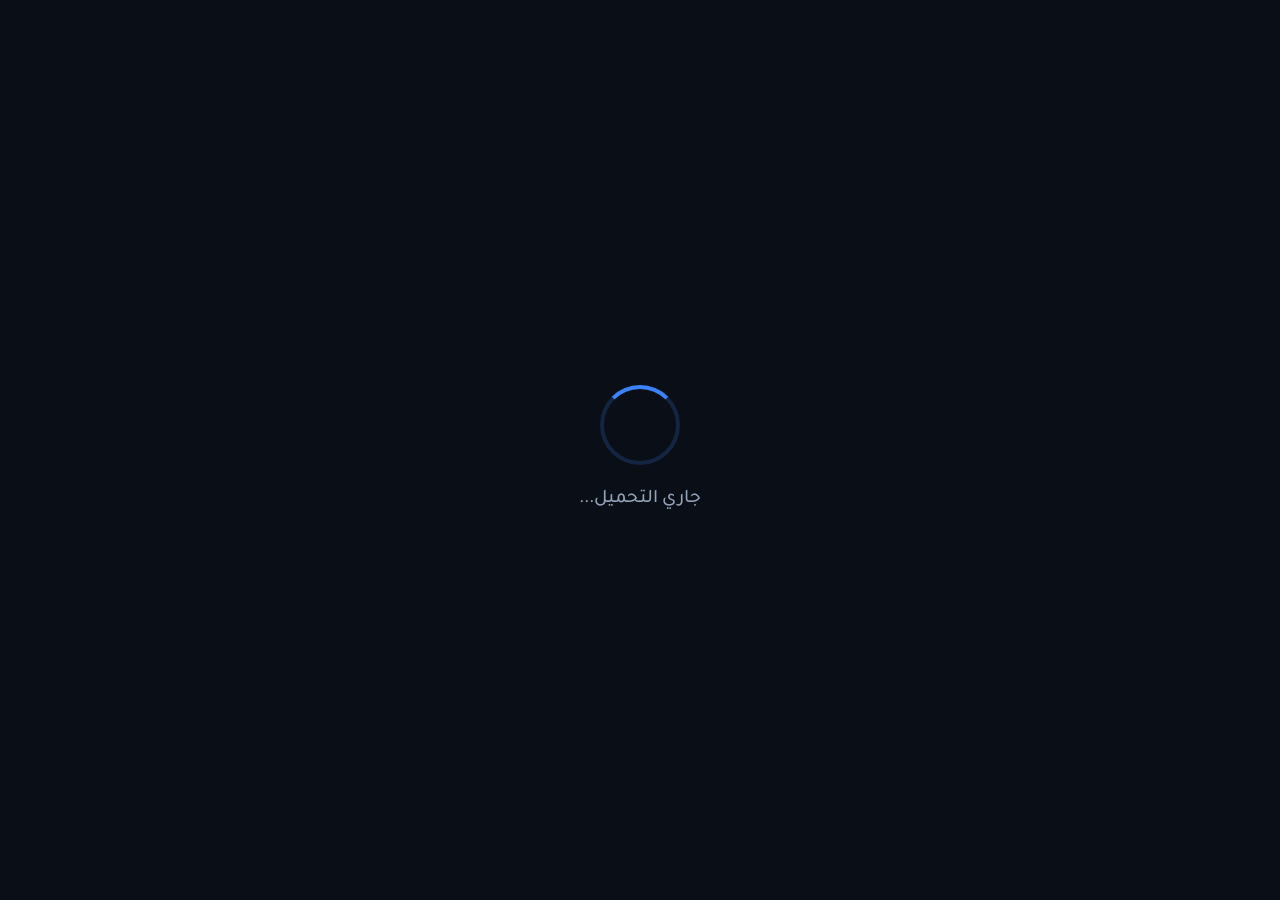
==== commit b4725771: "Update section.html" ====
--- a/section.html
+++ b/section.html
@@ -2,267 +2,104 @@
 <html lang="ar" dir="rtl">
 <head>
     <meta charset="UTF-8">
-    <meta name="viewport" content="width=device-width, initial-scale=1.0">
+    <meta name="viewport" content="width=device-width, initial-scale=1.0, maximum-scale=5.0, user-scalable=yes">
     <title id="page-title">قسم المنتجات - ترند كارد</title>
     <link rel="stylesheet" href="style.css">
     <link rel="stylesheet" href="https://cdnjs.cloudflare.com/ajax/libs/font-awesome/6.4.0/css/all.min.css">
     <link rel="preconnect" href="https://fonts.googleapis.com">
     <link rel="preconnect" href="https://fonts.gstatic.com" crossorigin>
-    <link href="https://fonts.googleapis.com/css2?family=Tajawal:wght@300;400;500;700;800&display=swap" rel="stylesheet">
+    <link href="https://fonts.googleapis.com/css2?family=Tajawal:wght@300;400;500;600;700;800;900&display=swap" rel="stylesheet">
     <link rel="stylesheet" href="https://cdnjs.cloudflare.com/ajax/libs/animate.css/4.1.1/animate.min.css">
+    <link rel="icon" type="image/x-icon" href="data:image/svg+xml,<svg xmlns=%22http://www.w3.org/2000/svg%22 viewBox=%220 0 100 100%22><text y=%22.9em%22 font-size=%2290%22>💎</text></svg>">
 </head>
 <body>
-    <!-- شريط التحميل -->
+    <!-- شاشة التحميل -->
     <div class="loading-screen" id="loading-screen">
         <div class="loader">
             <div class="loader-circle"></div>
-            <p>جاري التحميل...</p>
+            <p class="loader-text">جاري التحميل...</p>
         </div>
     </div>
 
-    <!-- رأس الصفحة -->
-    <header class="header">
+    <!-- شريط التنقل العلوي -->
+    <header class="header" id="header">
         <div class="container">
-            <div class="header-content">
+            <div class="header-inner">
+                <!-- الشعار -->
                 <div class="logo">
-                    <div class="logo-icon">
-                        <i class="fas fa-gem"></i>
-                    </div>
-                    <div class="logo-text">
-                        <h1 class="logo-title"><a href="index.html">TREND CARD</a></h1>
-                        <p class="logo-subtitle">نرند دگارد</p>
-                    </div>
+                    <a href="index.html" class="logo-link">
+                        <div class="logo-icon">
+                            <i class="fas fa-gem"></i>
+                        </div>
+                        <div class="logo-text">
+                            <h1 class="logo-title">TREND CARD</h1>
+                            <span class="logo-subtitle">نرند دگارد</span>
+                        </div>
+                    </a>
                 </div>
-                
-                <nav class="navbar">
-                    <ul class="nav-menu">
-                        <li class="nav-item"><a href="index.html" class="nav-link"><i class="fas fa-home"></i> الرئيسية</a></li>
-                        <li class="nav-item"><a href="index.html#features" class="nav-link"><i class="fas fa-star"></i> المميزات</a></li>
-                        <li class="nav-item"><a href="#contact" class="nav-link"><i class="fas fa-phone-alt"></i> اتصل بنا</a></li>
+
+                <!-- قائمة التنقل -->
+                <nav class="nav" id="nav">
+                    <ul class="nav-list">
+                        <li class="nav-item"><a href="index.html" class="nav-link"><i class="fas fa-home"></i><span>الرئيسية</span></a></li>
+                        <li class="nav-item"><a href="index.html#sections" class="nav-link"><i class="fas fa-th-large"></i><span>الأقسام</span></a></li>
+                        <li class="nav-item"><a href="index.html#features" class="nav-link"><i class="fas fa-star"></i><span>المميزات</span></a></li>
+                        <li class="nav-item"><a href="#contact" class="nav-link"><i class="fas fa-phone-alt"></i><span>اتصل بنا</span></a></li>
                     </ul>
+                </nav>
+
+                <!-- أزرار التحكم -->
+                <div class="header-controls">
+                    <button class="theme-toggle" id="theme-toggle" aria-label="تبديل المظهر">
+                        <i class="fas fa-moon"></i>
+                    </button>
                     
-                    <div class="theme-toggle">
-                        <i class="fas fa-moon"></i>
-                    </div>
-                    
-                    <div class="mobile-menu-btn">
-                        <div class="hamburger">
-                            <span></span>
-                            <span></span>
-                            <span></span>
-                        </div>
-                    </div>
-                </nav>
+                    <button class="mobile-menu-btn" id="mobile-menu-btn" aria-label="فتح القائمة">
+                        <span class="hamburger-line"></span>
+                        <span class="hamburger-line"></span>
+                        <span class="hamburger-line"></span>
+                    </button>
+                </div>
             </div>
         </div>
     </header>
 
-    <!-- قسم المنتجات -->
-    <main class="products-page">
+    <!-- المحتوى الرئيسي -->
+    <main class="main-content">
         <!-- عنوان القسم -->
         <section class="page-header">
             <div class="container">
                 <div class="page-header-content">
-                    <div class="breadcrumb">
-                        <a href="index.html">الرئيسية</a>
-                        <i class="fas fa-chevron-left"></i>
-                        <span id="breadcrumb-section">القسم</span>
+                    <!-- مسار التنقل -->
+                    <nav class="breadcrumb" aria-label="مسار التنقل">
+                        <ol class="breadcrumb-list">
+                            <li class="breadcrumb-item">
+                                <a href="index.html" class="breadcrumb-link">
+                                    <i class="fas fa-home"></i>
+                                    الرئيسية
+                                </a>
+                            </li>
+                            <li class="breadcrumb-separator">
+                                <i class="fas fa-chevron-left"></i>
+                            </li>
+                            <li class="breadcrumb-item active">
+                                <span id="breadcrumb-section">القسم</span>
+                            </li>
+                        </ol>
+                    </nav>
+                    
+                    <!-- عنوان القسم -->
+                    <div class="page-title-container">
+                        <h1 class="page-title" id="section-name">اسم القسم</h1>
+                        <p class="page-subtitle" id="section-desc">وصف القسم</p>
                     </div>
                     
-                    <h1 id="section-name" class="page-title">اسم القسم</h1>
-                    <p id="section-desc" class="page-subtitle">وصف القسم</p>
-                </div>
-            </div>
-        </section>
-
-        <!-- أدوات التحكم -->
-        <section class="products-controls">
-            <div class="container">
-                <div class="controls-container">
-                    <div class="search-container">
-                        <div class="search-box">
-                            <input type="text" id="search-input" placeholder="ابحث عن منتج...">
-                            <button id="search-btn">
-                                <i class="fas fa-search"></i>
-                            </button>
-                        </div>
-                    </div>
-                    
-                    <div class="sort-container">
-                        <div class="sort-box">
-                            <label for="sort-select">
-                                <i class="fas fa-sort-amount-down"></i>
-                                ترتيب حسب:
-                            </label>
-                            <select id="sort-select">
-                                <option value="default">الترتيب الافتراضي</option>
-                                <option value="number-asc">رقم المنتج (تصاعدي)</option>
-                                <option value="number-desc">رقم المنتج (تنازلي)</option>
-                                <option value="price-asc">السعر (من الأقل للأعلى)</option>
-                                <option value="price-desc">السعر (من الأعلى للأقل)</option>
-                            </select>
-                        </div>
-                        
-                        <div class="view-toggle">
-                            <button class="view-btn active" data-view="grid">
-                                <i class="fas fa-th"></i>
-                            </button>
-                            <button class="view-btn" data-view="list">
-                                <i class="fas fa-list"></i>
-                            </button>
-                        </div>
-                    </div>
-                </div>
-            </div>
-        </section>
-
-        <!-- شبكة المنتجات -->
-        <section class="products-section">
-            <div class="container">
-                <div class="products-container" id="products-container">
-                    <!-- سيتم تعبئة المنتجات بواسطة JavaScript -->
-                </div>
-                
-                <!-- رسالة عدم العثور على منتجات -->
-                <div class="no-results" id="no-results">
-                    <div class="no-results-icon">
-                        <i class="fas fa-search"></i>
-                    </div>
-                    <h3>لم يتم العثور على منتجات</h3>
-                    <p>لم نتمكن من العثور على منتجات تطابق بحثك. حاول البحث باستخدام مصطلحات أخرى.</p>
-                </div>
-            </div>
-        </section>
-
-        <!-- وصف يويو (سيظهر فقط لقسم يويو) -->
-        <section class="product-description" id="yoyo-description">
-            <div class="container">
-                <div class="description-card">
-                    <div class="description-header">
-                        <h3><i class="fas fa-info-circle"></i> شحن يويو YOYO</h3>
-                    </div>
-                    <div class="description-content">
-                        <p>شحن يويو YOYO بسهولة وأمان مع ترند كارد تطبيق يويو هو منصة ترفيهية للدردشة والتواصل الاجتماعي، ويمكنك الآن شراء وشحن رصيد يويو مباشرة بخطوات بسيطة وسريعة على مدار الساعة.</p>
-                        
-                        <div class="description-features">
-                            <div class="feature">
-                                <i class="fas fa-check-circle"></i>
-                                <span>شحن فوري بعد التأكيد</span>
+                    <!-- إحصاءات القسم -->
+                    <div class="page-stats">
+                        <div class="page-stat">
+                            <div class="stat-icon">
+                                <i class="fas fa-box"></i>
                             </div>
-                            <div class="feature">
-                                <i class="fas fa-check-circle"></i>
-                                <span>أسعار تنافسية في السوق</span>
-                            </div>
-                            <div class="feature">
-                                <i class="fas fa-check-circle"></i>
-                                <span>دعم فني متخصص</span>
-                            </div>
-                        </div>
-                    </div>
-                </div>
-            </div>
-        </section>
-    </main>
-
-    <!-- تذييل الصفحة -->
-    <footer class="footer" id="contact">
-        <div class="container">
-            <div class="footer-content">
-                <div class="footer-section">
-                    <div class="footer-logo">
-                        <div class="logo-icon">
-                            <i class="fas fa-gem"></i>
-                        </div>
-                        <div class="footer-logo-text">
-                            <h3>ترند كارد</h3>
-                            <p>Trend Card</p>
-                        </div>
-                    </div>
-                    <p class="footer-description">منصة رائدة في شحن الرصيد والبطاقات الرقمية بسرعة وأمان</p>
-                    
-                    <div class="social-links">
-                        <a href="#" class="social-link"><i class="fab fa-whatsapp"></i></a>
-                        <a href="#" class="social-link"><i class="fab fa-telegram"></i></a>
-                        <a href="#" class="social-link"><i class="fab fa-instagram"></i></a>
-                    </div>
-                </div>
-                
-                <div class="footer-section">
-                    <h4 class="footer-title">روابط سريعة</h4>
-                    <ul class="footer-links">
-                        <li><a href="index.html">الرئيسية</a></li>
-                        <li><a href="index.html#sections">الأقسام</a></li>
-                        <li><a href="index.html#features">المميزات</a></li>
-                        <li><a href="#contact">اتصل بنا</a></li>
-                    </ul>
-                </div>
-                
-                <div class="footer-section">
-                    <h4 class="footer-title">اتصل بنا</h4>
-                    <div class="contact-info">
-                        <div class="contact-item">
-                            <i class="fab fa-whatsapp"></i>
-                            <div>
-                                <p>واتساب للطلبات</p>
-                                <a href="https://wa.me/967735670700" class="contact-link">+967735670700</a>
-                            </div>
-                        </div>
-                        
-                        <div class="contact-item">
-                            <i class="far fa-clock"></i>
-                            <div>
-                                <p>أوقات العمل</p>
-                                <span>24 ساعة / 7 أيام</span>
-                            </div>
-                        </div>
-                    </div>
-                </div>
-            </div>
-            
-            <div class="footer-bottom">
-                <p class="copyright">© 2023 ترند كارد - Trend Card. جميع الحقوق محفوظة.</p>
-            </div>
-        </div>
-    </footer>
-
-    <!-- نافذة المنتج العائمة -->
-    <div class="modal-overlay" id="product-modal">
-        <div class="modal-container">
-            <div class="modal-header">
-                <h3 id="modal-title">تفاصيل المنتج</h3>
-                <button class="close-modal" id="close-modal">
-                    <i class="fas fa-times"></i>
-                </button>
-            </div>
-            <div class="modal-body" id="modal-body">
-                <!-- سيتم تعبئة المحتوى بواسطة JavaScript -->
-            </div>
-        </div>
-    </div>
-
-    <!-- زر العودة للأعلى -->
-    <button class="scroll-top" id="scroll-top">
-        <i class="fas fa-arrow-up"></i>
-    </button>
-
-    <!-- تحميل البيانات والوظائف -->
-    <script src="data.js"></script>
-    <script src="script.js"></script>
-    <script>
-        // تهيئة صفحة القسم
-        document.addEventListener('DOMContentLoaded', function() {
-            // إخفاء شاشة التحميل بعد 1 ثانية
-            setTimeout(() => {
-                document.getElementById('loading-screen').style.display = 'none';
-            }, 1000);
-            
-            loadSectionPage();
-            setupMobileMenu();
-            setupScrollTop();
-            setupThemeToggle();
-            setupViewToggle();
-            setupAnimations();
-        });
-    </script>
-</body>
-</html>+                            <div class="stat-content">
+                                <div class="stat-number" id="products-count">0</div>
+                                <div class="stat-label">منتج
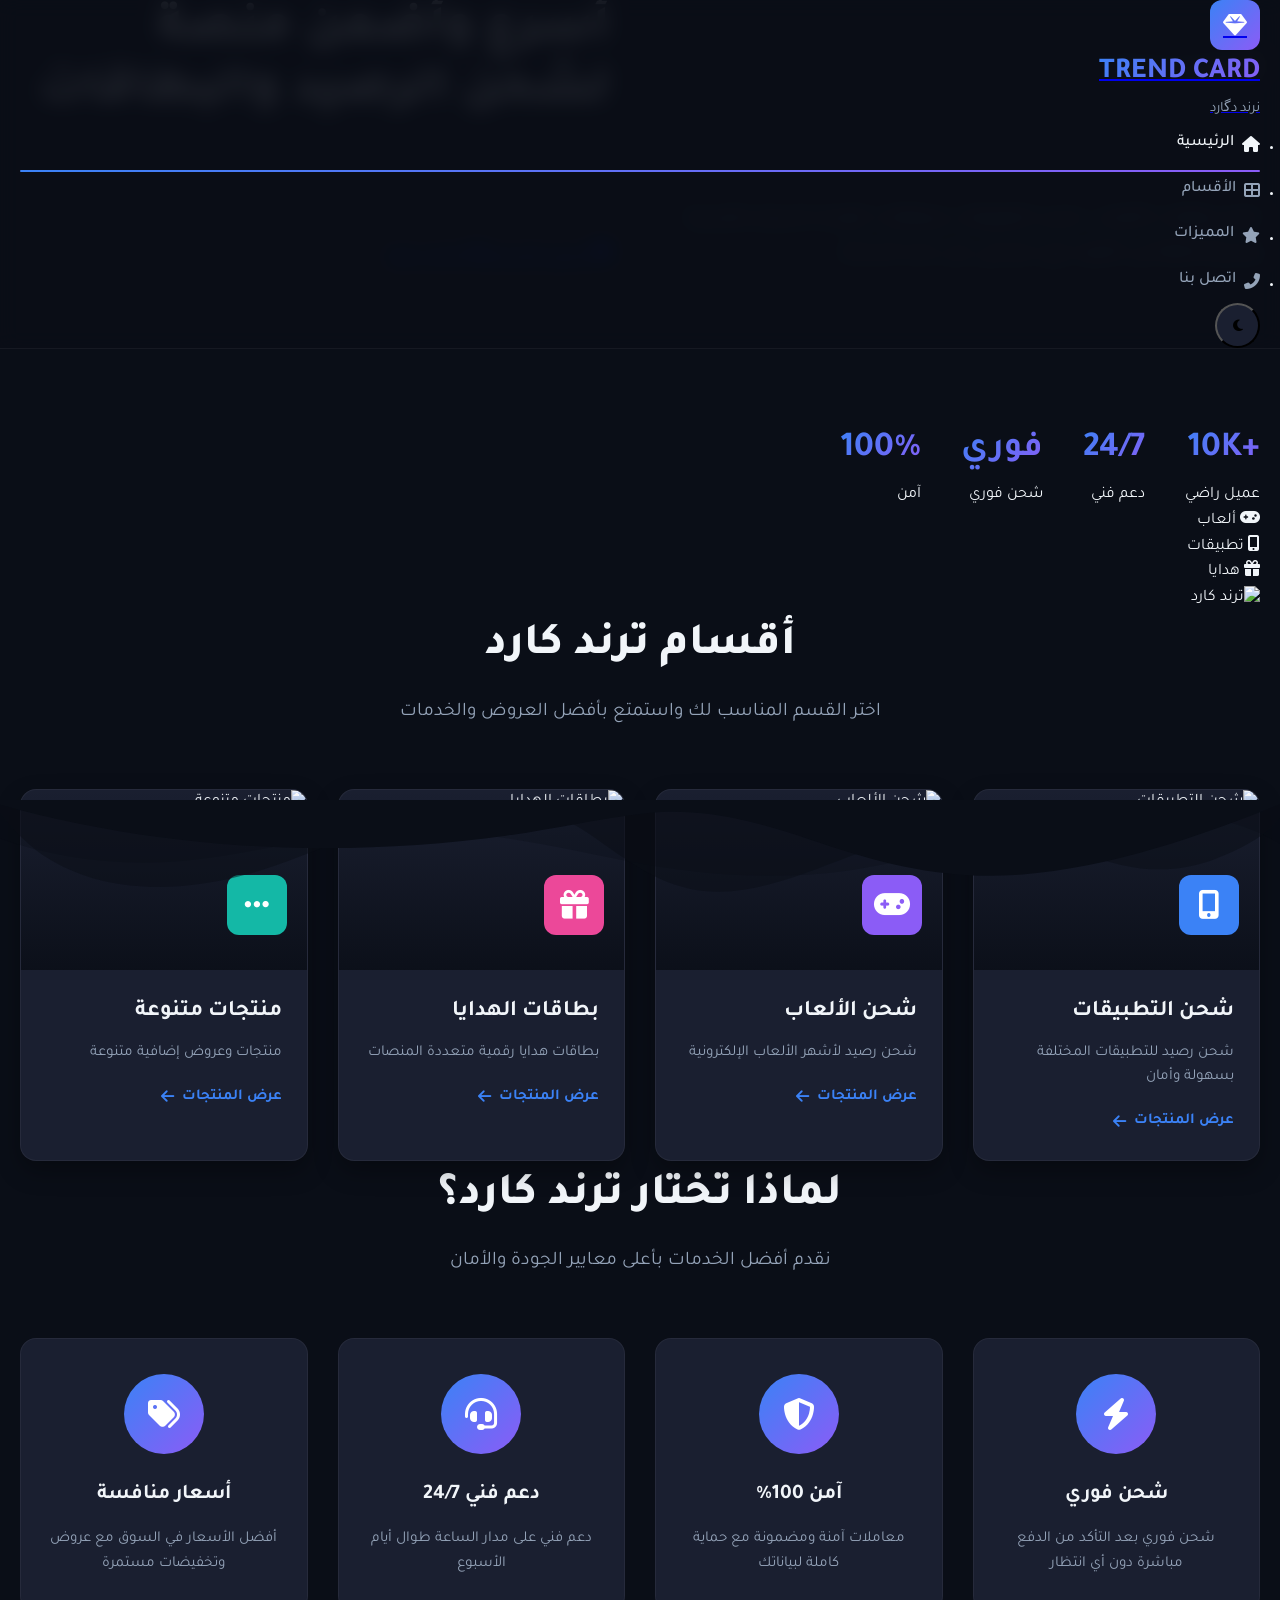
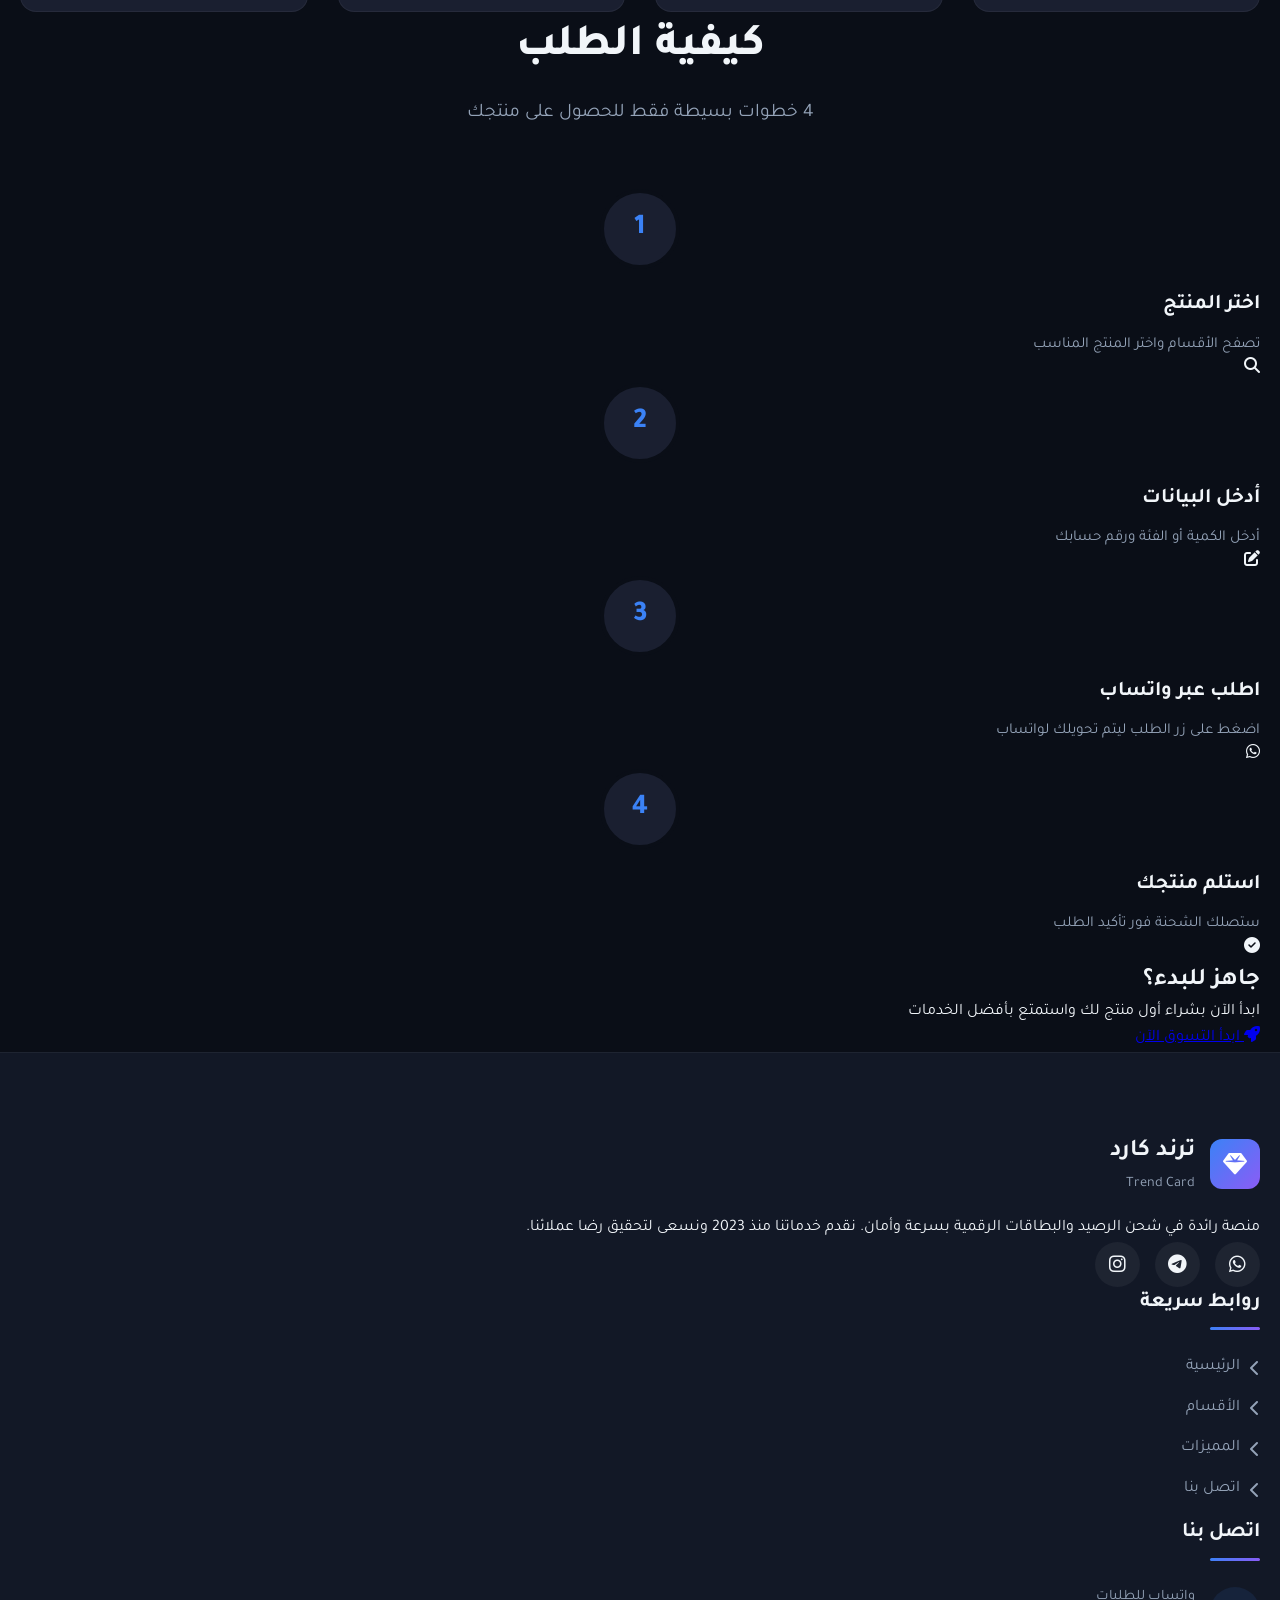
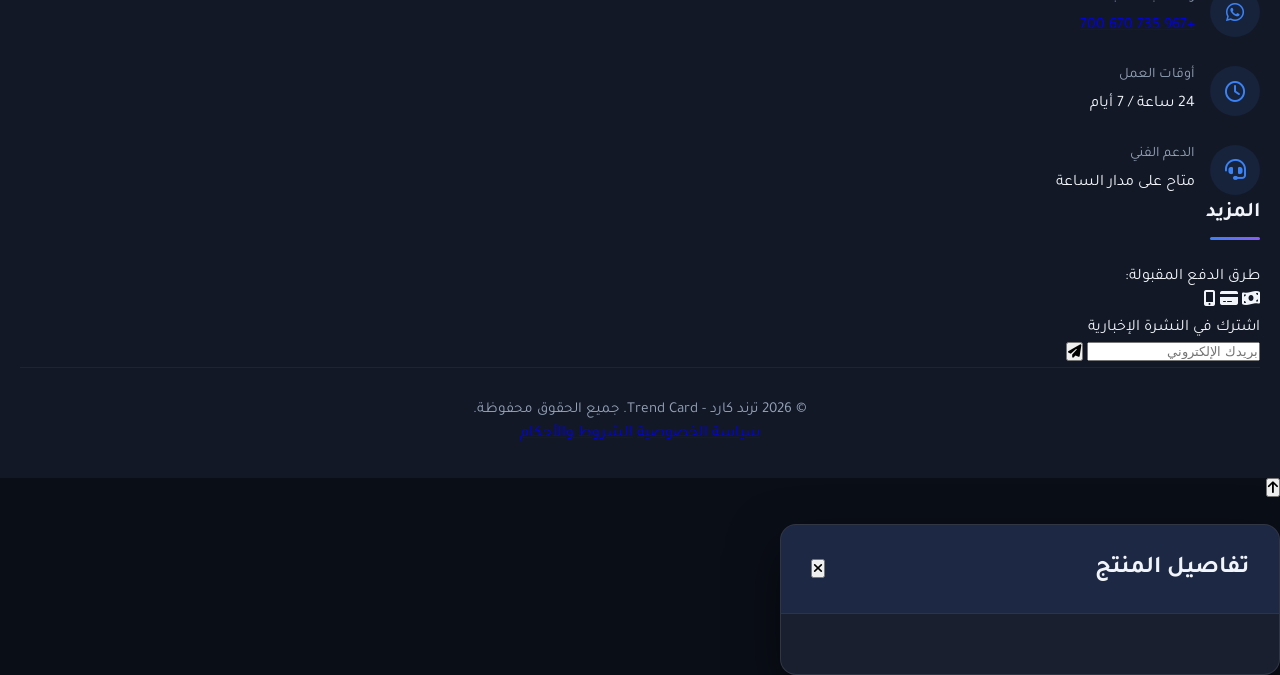
==== commit 126534d7: "Update section.html" ====
--- a/section.html
+++ b/section.html
@@ -102,4 +102,348 @@
                             </div>
                             <div class="stat-content">
                                 <div class="stat-number" id="products-count">0</div>
-                                <div class="stat-label">منتج
+                                <div class="stat-label">منتج</div>
+                            </div>
+                        </div>
+                        <div class="page-stat">
+                            <div class="stat-icon">
+                                <i class="fas fa-star"></i>
+                            </div>
+                            <div class="stat-content">
+                                <div class="stat-number">4.9</div>
+                                <div class="stat-label">تقييم</div>
+                            </div>
+                        </div>
+                    </div>
+                </div>
+            </div>
+        </section>
+
+        <!-- أدوات التحكم -->
+        <section class="controls-section">
+            <div class="container">
+                <div class="controls-grid">
+                    <!-- شريط البحث -->
+                    <div class="search-container">
+                        <div class="search-box">
+                            <input type="search" 
+                                   id="search-input" 
+                                   class="search-input" 
+                                   placeholder="ابحث عن منتج..." 
+                                   aria-label="بحث عن منتج">
+                            <button type="button" id="search-btn" class="search-btn" aria-label="بحث">
+                                <i class="fas fa-search"></i>
+                            </button>
+                            <button type="button" id="clear-search" class="clear-search" aria-label="مسح البحث">
+                                <i class="fas fa-times"></i>
+                            </button>
+                        </div>
+                    </div>
+                    
+                    <!-- أدوات التصفية والترتيب -->
+                    <div class="filter-controls">
+                        <!-- ترتيب النتائج -->
+                        <div class="sort-container">
+                            <label for="sort-select" class="sort-label">
+                                <i class="fas fa-sort-amount-down"></i>
+                                ترتيب حسب:
+                            </label>
+                            <select id="sort-select" class="sort-select" aria-label="ترتيب النتائج">
+                                <option value="default">الترتيب الافتراضي</option>
+                                <option value="number-asc">رقم المنتج (تصاعدي)</option>
+                                <option value="number-desc">رقم المنتج (تنازلي)</option>
+                                <option value="price-asc">السعر (من الأقل للأعلى)</option>
+                                <option value="price-desc">السعر (من الأعلى للأقل)</option>
+                            </select>
+                        </div>
+                        
+                        <!-- عرض النتائج -->
+                        <div class="view-container">
+                            <span class="view-label">العرض:</span>
+                            <div class="view-buttons">
+                                <button type="button" class="view-btn active" data-view="grid" aria-label="عرض شبكي">
+                                    <i class="fas fa-th"></i>
+                                </button>
+                                <button type="button" class="view-btn" data-view="list" aria-label="عرض قائمة">
+                                    <i class="fas fa-list"></i>
+                                </button>
+                            </div>
+                        </div>
+                        
+                        <!-- عدد النتائج -->
+                        <div class="results-count">
+                            <span id="results-text">0 منتج</span>
+                        </div>
+                    </div>
+                </div>
+            </div>
+        </section>
+
+        <!-- المنتجات -->
+        <section class="products-section">
+            <div class="container">
+                <!-- رسالة التحميل -->
+                <div class="loading-products" id="loading-products">
+                    <div class="loading-spinner"></div>
+                    <p>جاري تحميل المنتجات...</p>
+                </div>
+                
+                <!-- المنتجات -->
+                <div class="products-container" id="products-container">
+                    <!-- سيتم تعبئة المنتجات بواسطة JavaScript -->
+                </div>
+                
+                <!-- رسالة عدم العثور على منتجات -->
+                <div class="no-results" id="no-results">
+                    <div class="no-results-icon">
+                        <i class="fas fa-search"></i>
+                    </div>
+                    <h3 class="no-results-title">لم يتم العثور على منتجات</h3>
+                    <p class="no-results-text">
+                        لم نتمكن من العثور على منتجات تطابق بحثك. حاول البحث باستخدام مصطلحات أخرى.
+                    </p>
+                    <button class="btn btn-outline" id="reset-filters">
+                        <i class="fas fa-redo"></i>
+                        <span>إعادة تعيين الفلاتر</span>
+                    </button>
+                </div>
+            </div>
+        </section>
+
+        <!-- وصف إضافي (للقسم الأول فقط) -->
+        <section class="extra-description" id="yoyo-description">
+            <div class="container">
+                <div class="description-card">
+                    <div class="description-header">
+                        <h3 class="description-title">
+                            <i class="fas fa-info-circle"></i>
+                            شحن يويو YOYO
+                        </h3>
+                        <div class="description-badge">
+                            <span>الأكثر طلباً</span>
+                        </div>
+                    </div>
+                    <div class="description-content">
+                        <p class="description-text">
+                            شحن يويو YOYO بسهولة وأمان مع ترند كارد تطبيق يويو هو منصة ترفيهية 
+                            للدردشة والتواصل الاجتماعي، ويمكنك الآن شراء وشحن رصيد يويو مباشرة 
+                            بخطوات بسيطة وسريعة على مدار الساعة.
+                        </p>
+                        
+                        <div class="description-features">
+                            <div class="feature-item">
+                                <div class="feature-icon">
+                                    <i class="fas fa-check-circle"></i>
+                                </div>
+                                <div class="feature-content">
+                                    <h4 class="feature-title">شحن فوري</h4>
+                                    <p class="feature-text">شحن فوري بعد التأكيد مباشرة</p>
+                                </div>
+                            </div>
+                            
+                            <div class="feature-item">
+                                <div class="feature-icon">
+                                    <i class="fas fa-check-circle"></i>
+                                </div>
+                                <div class="feature-content">
+                                    <h4 class="feature-title">أسعار تنافسية</h4>
+                                    <p class="feature-text">أفضل الأسعار في السوق</p>
+                                </div>
+                            </div>
+                            
+                            <div class="feature-item">
+                                <div class="feature-icon">
+                                    <i class="fas fa-check-circle"></i>
+                                </div>
+                                <div class="feature-content">
+                                    <h4 class="feature-title">دعم فني متخصص</h4>
+                                    <p class="feature-text">دعم فني على مدار الساعة</p>
+                                </div>
+                            </div>
+                        </div>
+                    </div>
+                </div>
+            </div>
+        </section>
+
+        <!-- قسم CTA -->
+        <section class="section-cta">
+            <div class="container">
+                <div class="cta-card">
+                    <div class="cta-content">
+                        <h2 class="cta-title">تواجه مشكلة؟</h2>
+                        <p class="cta-text">
+                            فريق الدعم الفني لدينا جاهز لمساعدتك على مدار الساعة
+                        </p>
+                    </div>
+                    <div class="cta-actions">
+                        <a href="https://wa.me/967735670700" class="btn btn-primary btn-large">
+                            <i class="fab fa-whatsapp"></i>
+                            <span>تواصل عبر واتساب</span>
+                        </a>
+                    </div>
+                </div>
+            </div>
+        </section>
+    </main>
+
+    <!-- التذييل -->
+    <footer class="footer" id="contact">
+        <div class="container">
+            <div class="footer-grid">
+                <!-- معلومات الشركة -->
+                <div class="footer-col footer-about">
+                    <div class="footer-logo">
+                        <div class="logo-icon">
+                            <i class="fas fa-gem"></i>
+                        </div>
+                        <div class="footer-logo-text">
+                            <h3>ترند كارد</h3>
+                            <p>Trend Card</p>
+                        </div>
+                    </div>
+                    <p class="footer-about-text">
+                        منصة رائدة في شحن الرصيد والبطاقات الرقمية بسرعة وأمان. 
+                        نقدم خدماتنا منذ 2023 ونسعى لتحقيق رضا عملائنا.
+                    </p>
+                    
+                    <div class="social-links">
+                        <a href="https://wa.me/967735670700" class="social-link" aria-label="واتساب">
+                            <i class="fab fa-whatsapp"></i>
+                        </a>
+                        <a href="#" class="social-link" aria-label="تيليجرام">
+                            <i class="fab fa-telegram"></i>
+                        </a>
+                        <a href="#" class="social-link" aria-label="إنستجرام">
+                            <i class="fab fa-instagram"></i>
+                        </a>
+                    </div>
+                </div>
+                
+                <!-- روابط سريعة -->
+                <div class="footer-col">
+                    <h4 class="footer-title">روابط سريعة</h4>
+                    <ul class="footer-links">
+                        <li><a href="index.html"><i class="fas fa-chevron-left"></i> الرئيسية</a></li>
+                        <li><a href="index.html#sections"><i class="fas fa-chevron-left"></i> الأقسام</a></li>
+                        <li><a href="index.html#features"><i class="fas fa-chevron-left"></i> المميزات</a></li>
+                        <li><a href="#contact"><i class="fas fa-chevron-left"></i> اتصل بنا</a></li>
+                    </ul>
+                </div>
+                
+                <!-- معلومات الاتصال -->
+                <div class="footer-col">
+                    <h4 class="footer-title">اتصل بنا</h4>
+                    <div class="contact-info">
+                        <div class="contact-item">
+                            <div class="contact-icon">
+                                <i class="fab fa-whatsapp"></i>
+                            </div>
+                            <div class="contact-details">
+                                <p class="contact-label">واتساب للطلبات</p>
+                                <a href="https://wa.me/967735670700" class="contact-value">+967 735 670 700</a>
+                            </div>
+                        </div>
+                        
+                        <div class="contact-item">
+                            <div class="contact-icon">
+                                <i class="far fa-clock"></i>
+                            </div>
+                            <div class="contact-details">
+                                <p class="contact-label">أوقات العمل</p>
+                                <span class="contact-value">24 ساعة / 7 أيام</span>
+                            </div>
+                        </div>
+                        
+                        <div class="contact-item">
+                            <div class="contact-icon">
+                                <i class="fas fa-headset"></i>
+                            </div>
+                            <div class="contact-details">
+                                <p class="contact-label">الدعم الفني</p>
+                                <span class="contact-value">متاح على مدار الساعة</span>
+                            </div>
+                        </div>
+                    </div>
+                </div>
+                
+                <!-- قسم إضافي -->
+                <div class="footer-col">
+                    <h4 class="footer-title">المزيد</h4>
+                    <div class="footer-extra">
+                        <div class="payment-methods">
+                            <p class="extra-title">طرق الدفع المقبولة:</p>
+                            <div class="payment-icons">
+                                <i class="fas fa-money-bill-wave" title="نقدي"></i>
+                                <i class="fas fa-credit-card" title="بطاقة ائتمان"></i>
+                                <i class="fas fa-mobile-alt" title="محفظة إلكترونية"></i>
+                            </div>
+                        </div>
+                    </div>
+                </div>
+            </div>
+            
+            <!-- حقوق النشر -->
+            <div class="footer-bottom">
+                <div class="container">
+                    <div class="footer-bottom-content">
+                        <p class="copyright">
+                            © <span id="current-year">2024</span> ترند كارد - Trend Card. جميع الحقوق محفوظة.
+                        </p>
+                        <div class="footer-bottom-links">
+                            <a href="#" class="footer-bottom-link">سياسة الخصوصية</a>
+                            <a href="#" class="footer-bottom-link">الشروط والأحكام</a>
+                        </div>
+                    </div>
+                </div>
+            </div>
+        </div>
+    </footer>
+
+    <!-- زر العودة للأعلى -->
+    <button class="scroll-top-btn" id="scroll-top-btn" aria-label="العودة للأعلى">
+        <i class="fas fa-arrow-up"></i>
+    </button>
+
+    <!-- نافذة المنتج -->
+    <div class="product-modal" id="product-modal">
+        <div class="modal-overlay"></div>
+        <div class="modal-container">
+            <div class="modal-header">
+                <h3 class="modal-title" id="modal-title">تفاصيل المنتج</h3>
+                <button class="modal-close" id="modal-close" aria-label="إغلاق">
+                    <i class="fas fa-times"></i>
+                </button>
+            </div>
+            <div class="modal-body" id="modal-body">
+                <!-- سيتم تعبئة المحتوى بواسطة JavaScript -->
+            </div>
+        </div>
+    </div>
+
+    <!-- تحميل البيانات والوظائف -->
+    <script src="data.js"></script>
+    <script src="script.js"></script>
+    <script>
+        // تهيئة صفحة القسم
+        document.addEventListener('DOMContentLoaded', function() {
+            // تعيين سنة حقوق النشر
+            document.getElementById('current-year').textContent = new Date().getFullYear();
+            
+            // إخفاء شاشة التحميل بعد 1 ثانية
+            setTimeout(() => {
+                document.getElementById('loading-screen').style.opacity = '0';
+                setTimeout(() => {
+                    document.getElementById('loading-screen').style.display = 'none';
+                }, 500);
+            }, 1000);
+            
+            // تحميل صفحة القسم
+            loadSectionPage();
+            
+            // تهيئة الموقع
+            initApp();
+        });
+    </script>
+</body>
+</html>
